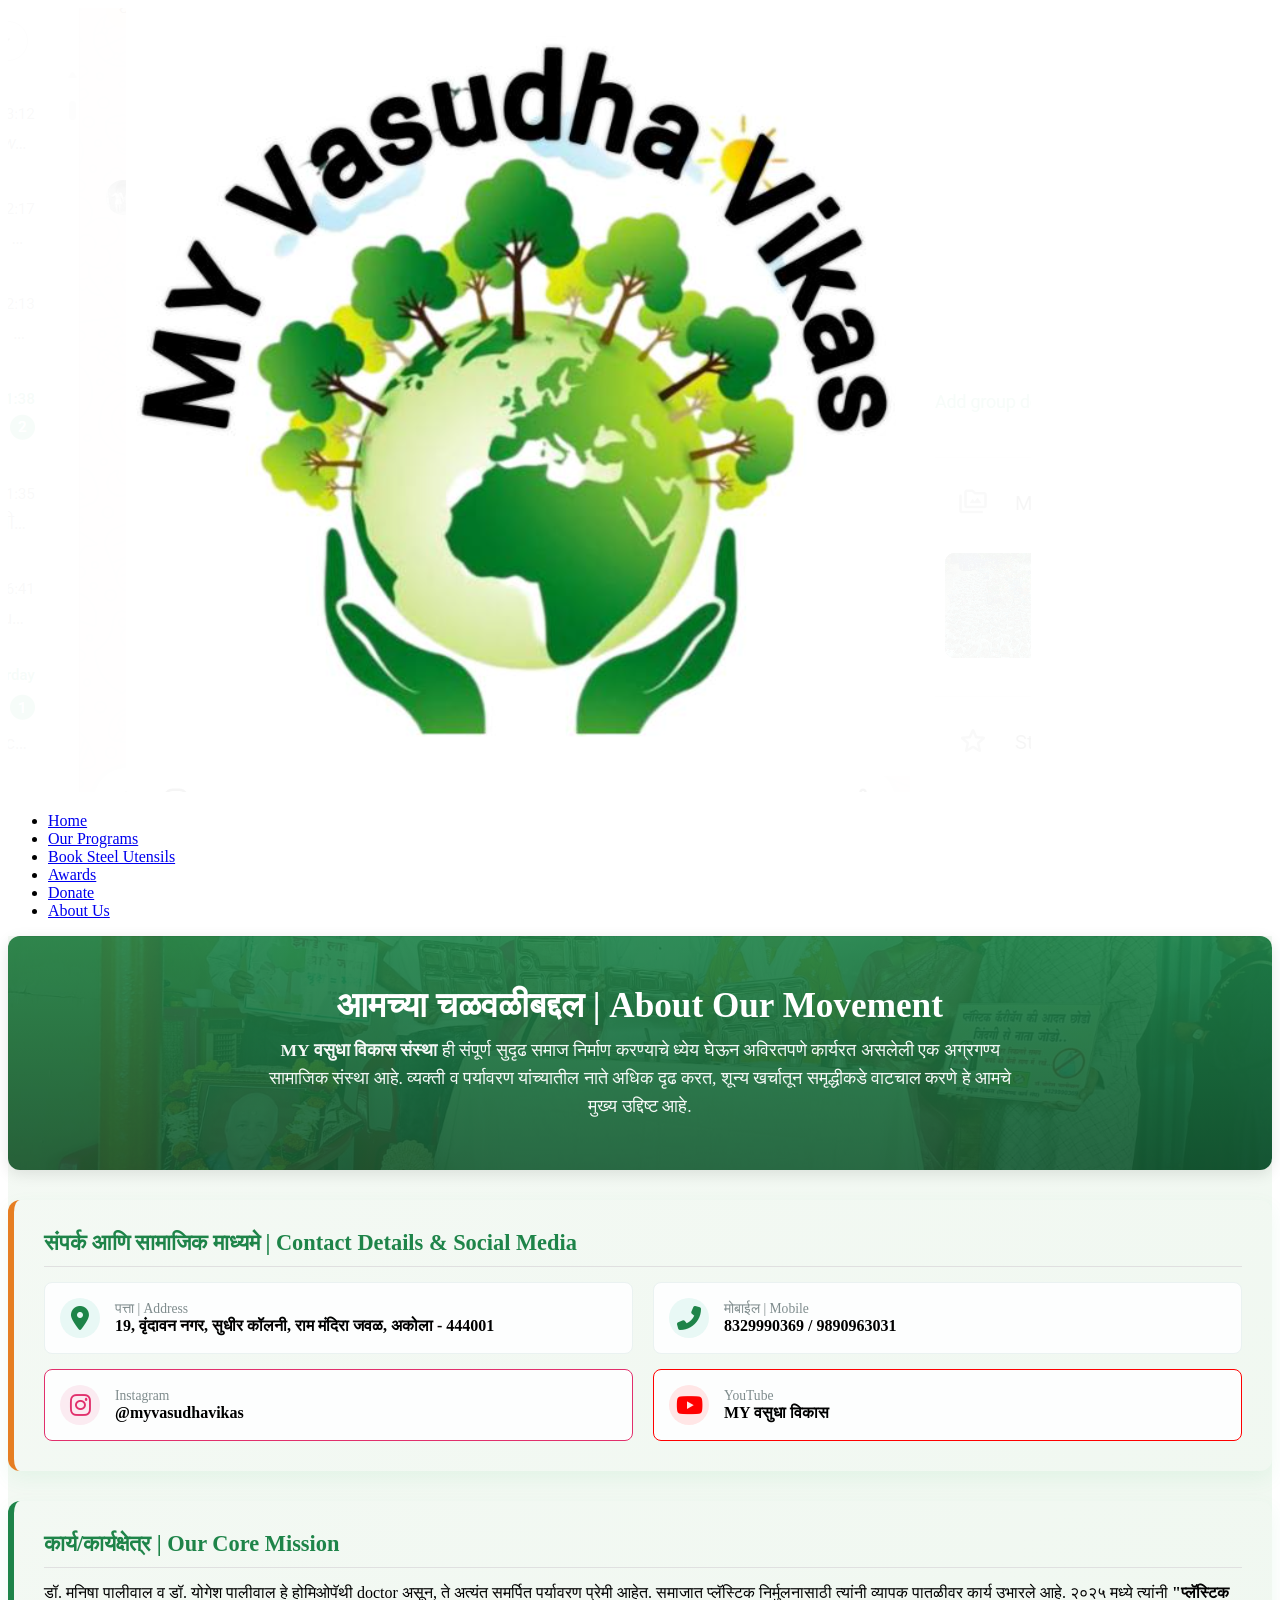
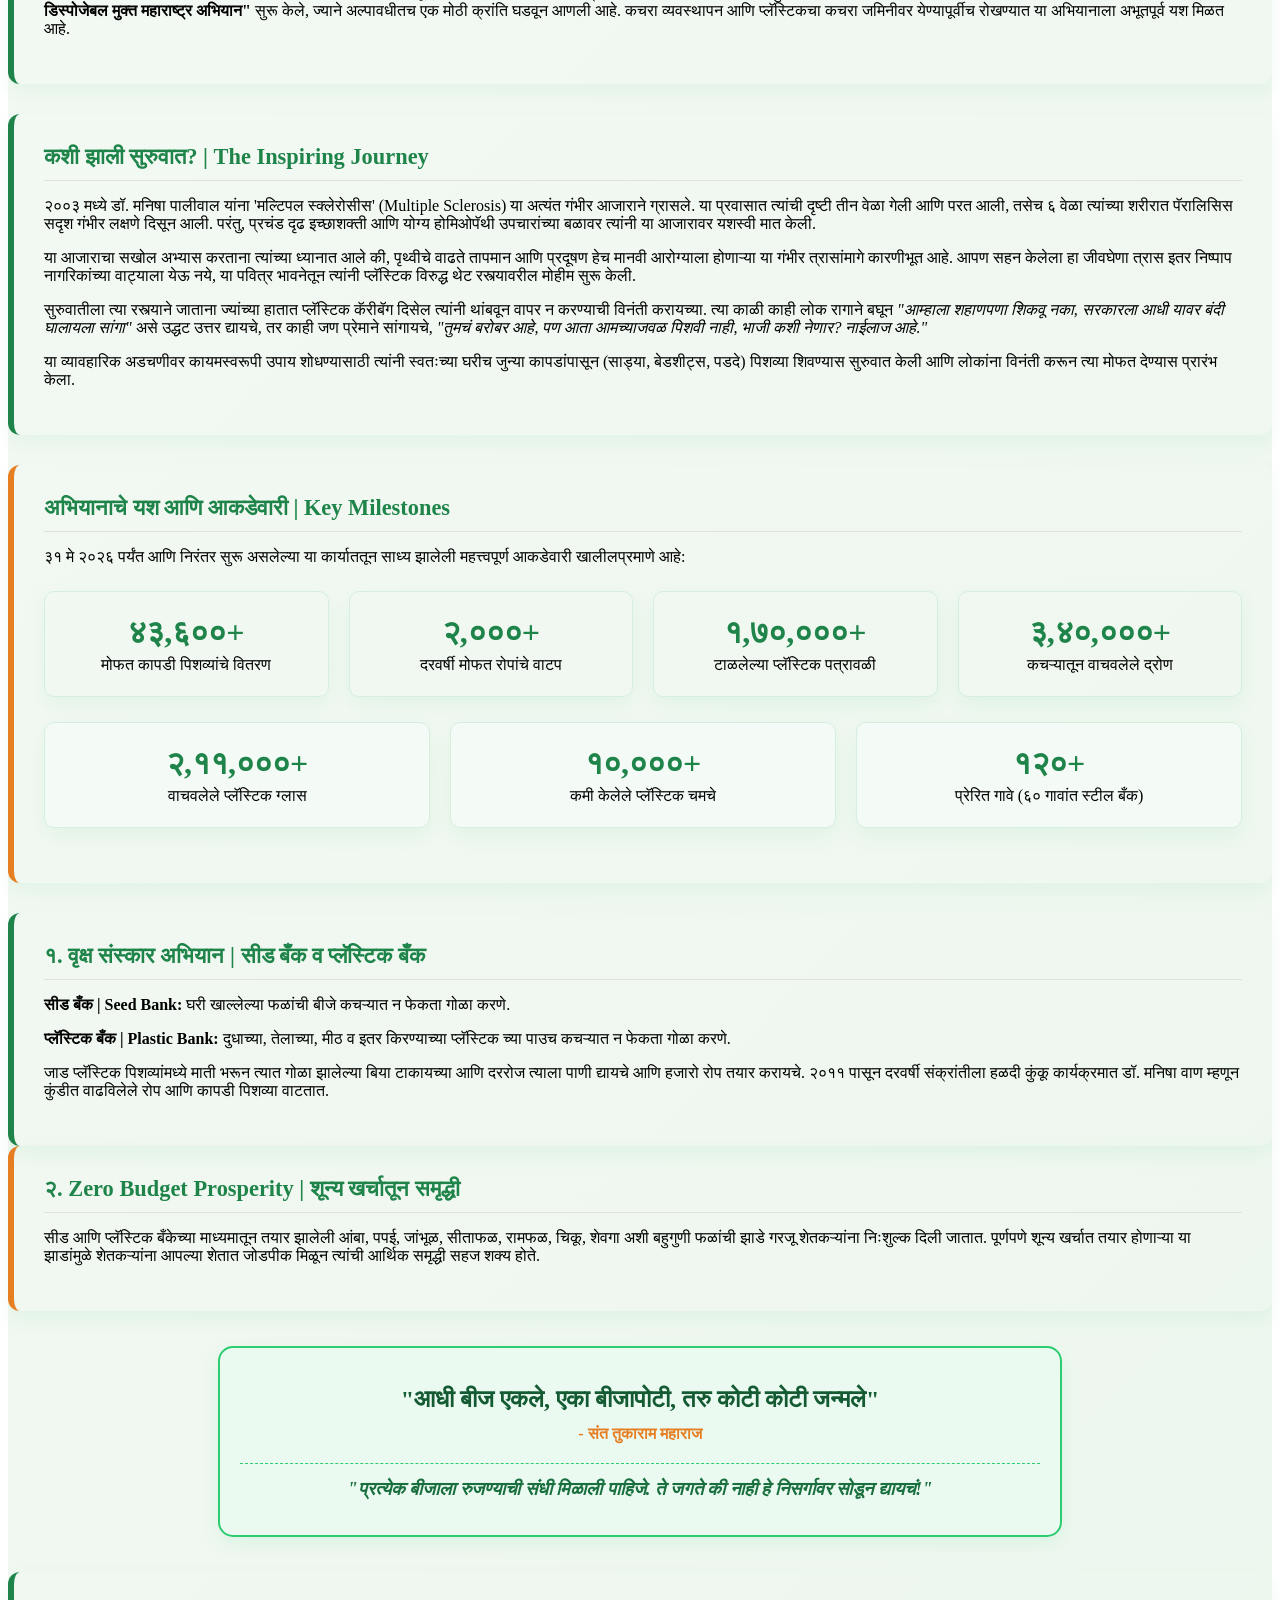
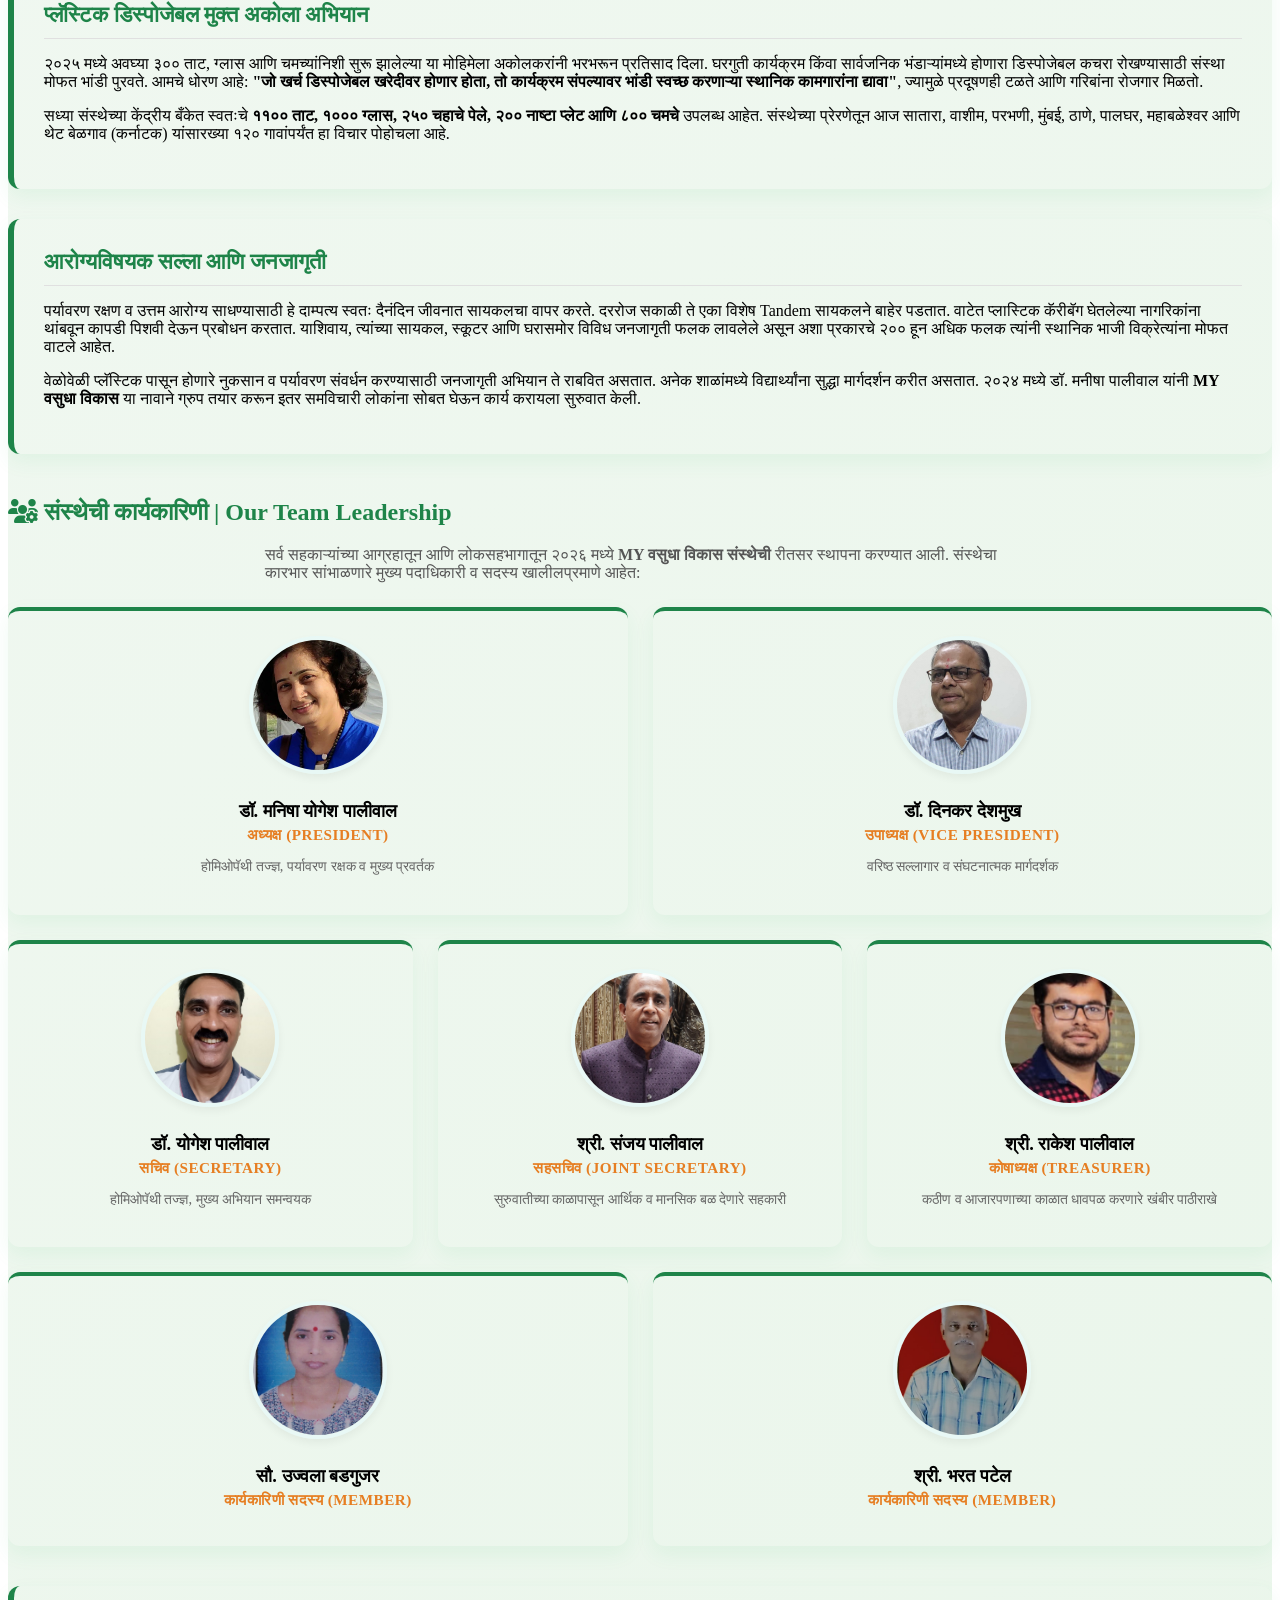
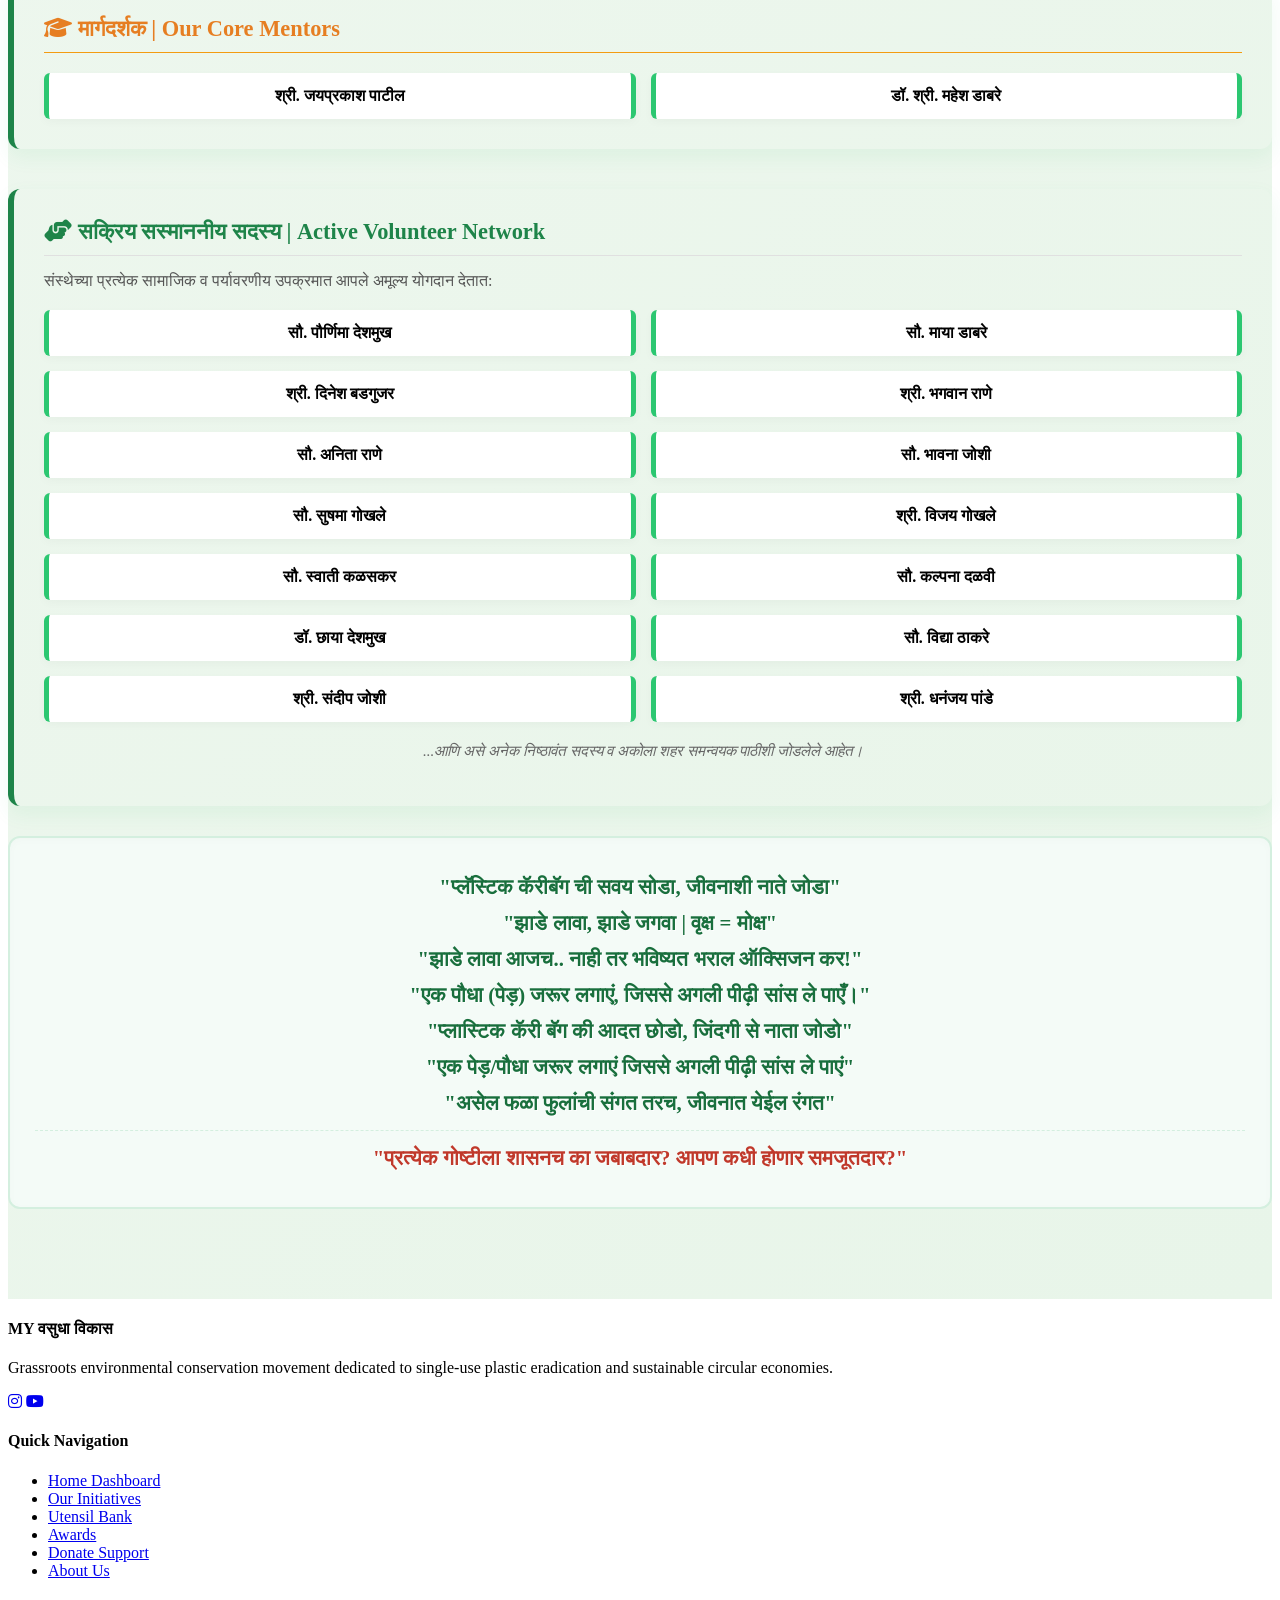
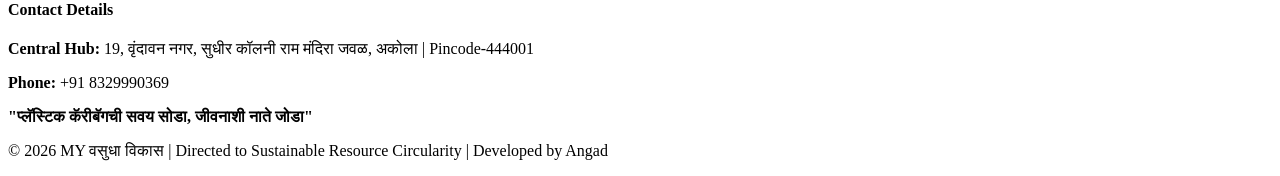
==== about.html @ a8a996c7 "Add files via upload" ====
<!DOCTYPE html>
<html lang="en">
<head>
    <meta charset="UTF-8">
    <meta name="viewport" content="width=device-width, initial-scale=1.0">
    <title>About Our Movement | MY वसुधा विकास</title>
    <link rel="stylesheet" href="https://cdnjs.cloudflare.com/ajax/libs/font-awesome/6.4.0/css/all.min.css">
    <link rel="stylesheet" href="style.css">
    <style>
        /* Enhanced Color Palette & Structural Overrides */
        :root {
            --about-primary: #1e8449;
            --about-primary-light: #eaf2f8;
            --about-secondary: #e67e22;
            --about-bg-gradient: linear-gradient(135deg, #f4f9f4 0%, #e8f5e9 100%);
            --about-card-shadow: 0 8px 20px rgba(45, 190, 105, 0.08);
        }

        .about-header-banner {
            background: linear-gradient(rgba(30, 132, 73, 0.9), rgba(20, 90, 50, 0.9)), url('WhatsApp Image 2026-05-30 at 21.39.14.jpeg');
            background-size: cover;
            background-position: center;
            color: white;
            padding: 50px 20px;
            text-align: center;
            border-radius: 12px;
            margin-bottom: 30px;
            box-shadow: 0 4px 15px rgba(0,0,0,0.1);
        }

        .about-header-banner h2 { color: #fff; font-size: 2.2rem; margin: 0 0 10px 0; }
        .about-header-banner p { max-width: 750px; margin: 0 auto; font-size: 1.1rem; line-height: 1.6; opacity: 0.95; }

        .info-block-dynamic {
            background: var(--white);
            border-radius: 12px;
            padding: 30px;
            margin-bottom: 30px;
            box-shadow: var(--about-card-shadow);
            border-left: 6px solid var(--about-primary);
            transition: transform 0.3s ease;
        }
        .info-block-dynamic:hover {
            transform: translateY(-2px);
        }
        .info-block-dynamic h3 { 
            color: var(--about-primary); 
            margin-top: 0; 
            font-size: 1.4rem; 
            border-bottom: 1px solid #e0e0e0; 
            padding-bottom: 10px;
            margin-bottom: 15px;
        }

        /* Contact Details Dynamic Flow Layout */
        .contact-flow-container {
            display: flex;
            flex-wrap: wrap;
            gap: 20px;
            margin-top: 15px;
        }
        .contact-item {
            flex: 1;
            min-width: 250px;
            background: #fdfefe;
            padding: 15px;
            border-radius: 8px;
            border: 1px solid #eaf2f1;
            display: flex;
            align-items: center;
            gap: 15px;
        }
        .contact-item i {
            font-size: 1.5rem;
            color: var(--about-primary);
            width: 40px;
            height: 40px;
            background: #e8f8f5;
            display: flex;
            align-items: center;
            justify-content: center;
            border-radius: 50%;
        }
        .contact-item a {
            text-decoration: none;
            color: var(--dark-text);
            font-weight: 600;
            transition: color 0.2s;
        }
        .contact-item a:hover { color: var(--about-primary); }

        /* Slogans Cohesive Styling */
        .slogan-unified-box {
            background: #f4fbf7;
            border: 2px solid #d4efdf;
            border-radius: 12px;
            padding: 25px;
            margin: 30px 0;
            text-align: center;
            box-shadow: inset 0 2px 8px rgba(0,0,0,0.02);
        }
        .slogan-unified-text {
            font-size: 1.3rem;
            font-weight: bold;
            color: #196f3d;
            margin: 12px 0;
            text-shadow: 1px 1px 0px rgba(255,255,255,0.8);
        }

        /* Profile Matrix Framework */
        .profile-grid-dynamic {
            display: grid;
            grid-template-columns: repeat(auto-fit, minmax(260px, 1fr));
            gap: 25px;
            margin-top: 25px;
        }
        .profile-card-dynamic {
            background: var(--white);
            border-radius: 12px;
            padding: 25px;
            text-align: center;
            box-shadow: var(--about-card-shadow);
            border-top: 4px solid var(--about-primary);
            transition: all 0.3s ease;
        }
        .profile-card-dynamic:hover {
            transform: translateY(-5px);
            box-shadow: 0 12px 25px rgba(0,0,0,0.1);
        }
        .profile-card-dynamic img {
            width: 130px;
            height: 130px;
            border-radius: 50%;
            object-fit: cover;
            margin-bottom: 15px;
            border: 4px solid #e8f8f5;
            box-shadow: 0 4px 8px rgba(0,0,0,0.05);
        }
        .profile-card-dynamic h4 { margin: 8px 0 4px 0; font-size: 1.15rem; color: var(--dark-text); }
        .profile-card-dynamic .designation {
            color: var(--about-secondary);
            font-weight: 700;
            font-size: 0.95rem;
            text-transform: uppercase;
            letter-spacing: 0.5px;
            margin-bottom: 12px;
        }

        /* Double Green Sided Boxes Grid (Volunteers & Mentors) */
        .double-sided-grid {
            display: grid;
            grid-template-columns: repeat(2, 1fr);
            gap: 15px;
            margin-top: 20px;
        }
        .double-sided-item {
            background: #ffffff;
            padding: 14px 20px;
            border-radius: 6px;
            border-left: 5px solid #2cc771;
            border-right: 5px solid #2cc771;
            font-size: 1rem;
            font-weight: 600;
            color: var(--dark-text);
            text-align: center;
            box-shadow: 0 3px 10px rgba(0,0,0,0.03);
        }

        /* Saint Saying Centered Beautiful Banner Styling */
        .saint-quote-container {
            background: #eafaf1;
            border: 2px solid #2ecc71;
            padding: 35px 20px;
            border-radius: 15px;
            text-align: center;
            margin: 35px auto;
            max-width: 800px;
            box-shadow: 0 6px 18px rgba(46, 204, 113, 0.1);
        }
        .saint-quote-main {
            font-size: 1.5rem;
            font-weight: 800;
            color: #145a32;
            margin: 0 0 8px 0;
            line-height: 1.4;
        }
        .saint-quote-author {
            font-size: 1rem;
            font-weight: bold;
            color: var(--about-secondary);
            display: block;
            margin-bottom: 20px;
        }
        .saint-quote-subtext {
            font-size: 1.15rem;
            font-weight: 600;
            color: #196f3d;
            border-top: 1px dashed #2ecc71;
            padding-top: 15px;
            margin: 0;
            font-style: italic;
        }

        .stats-dynamic-matrix {
            display: grid;
            grid-template-columns: repeat(auto-fit, minmax(220px, 1fr));
            gap: 20px;
            margin: 25px 0;
        }
        .stat-dynamic-widget {
            background: var(--white);
            border: 1px solid #d4efdf;
            padding: 22px 15px;
            border-radius: 10px;
            text-align: center;
            box-shadow: var(--about-card-shadow);
        }
        .stat-dynamic-number {
            font-size: 2rem;
            font-weight: 800;
            color: var(--about-primary);
            margin-bottom: 5px;
        }

        @media screen and (max-width: 768px) {
            .double-sided-grid { grid-template-columns: 1fr; }
            .about-header-banner h2 { font-size: 1.7rem; }
            .contact-flow-container { flex-direction: column; }
        }
    </style>
</head>
<body>

    <header>
        <div class="logo" onclick="window.location.href='index.html'">
            <img src="logo.png" alt="My Vasudha Vikas Logo">
        </div>
        <nav>
            <ul>
                <li><a href="index.html" id="nav-home">Home</a></li>
                <li><a href="programs.html" id="nav-programs">Our Programs</a></li>
                <li><a href="booking.html" id="nav-booking">Book Steel Utensils</a></li>
                <li><a href="awards.html" id="nav-awards">Awards</a></li>
                <li><a href="donate.html" id="nav-donate">Donate</a></li>
                <li><a href="about.html" id="nav-about" class="active">About Us</a></li>
            </ul>
        </nav>
    </header>

    <main class="page-section" style="background: var(--about-bg-gradient); padding-bottom: 60px;">
        
        <!-- Header Banner Fluid Block -->
        <div class="about-header-banner">
            <h2>आमच्या चळवळीबद्दल | About Our Movement</h2>
            <p><strong>MY वसुधा विकास संस्था</strong> ही संपूर्ण सुदृढ समाज निर्माण करण्याचे ध्येय घेऊन अविरतपणे कार्यरत असलेली एक अग्रगण्य सामाजिक संस्था आहे. व्यक्ती व पर्यावरण यांच्यातील नाते अधिक दृढ करत, शून्य खर्चातून समृद्धीकडे वाटचाल करणे हे आमचे मुख्य उद्दिष्ट आहे.</p>
        </div>

        <!-- Contact details section with social media integration -->
        <div class="info-block-dynamic" style="border-left-color: var(--about-secondary);">
            <h3>संपर्क आणि सामाजिक माध्यमे | Contact Details & Social Media</h3>
            <div class="contact-flow-container">
                <div class="contact-item">
                    <i class="fas fa-map-marker-alt"></i>
                    <div>
                        <span style="font-size:0.85rem; color:#7f8c8d; display:block;">पत्ता | Address</span>
                        <strong>19, वृंदावन नगर, सुधीर कॉलनी, राम मंदिरा जवळ, अकोला - 444001</strong>
                    </div>
                </div>
                <div class="contact-item">
                    <i class="fas fa-phone-alt"></i>
                    <div>
                        <span style="font-size:0.85rem; color:#7f8c8d; display:block;">मोबाईल | Mobile</span>
                        <strong>8329990369 / 9890963031</strong>
                    </div>
                </div>
            </div>
            <div class="contact-flow-container" style="margin-top: 15px;">
                <div class="contact-item" style="border-color: #e1306c;">
                    <i class="fab fa-instagram" style="color: #e1306c; background: #fbebf1;"></i>
                    <div>
                        <span style="font-size:0.85rem; color:#7f8c8d; display:block;">Instagram</span>
                        <a href="https://www.instagram.com/myvasudhavikas/" target="_blank">@myvasudhavikas</a>
                    </div>
                </div>
                <div class="contact-item" style="border-color: #ff0000;">
                    <i class="fab fa-youtube" style="color: #ff0000; background: #ffe6e6;"></i>
                    <div>
                        <span style="font-size:0.85rem; color:#7f8c8d; display:block;">YouTube</span>
                        <a href="https://www.youtube.com/@Myव्यास" target="_blank">MY वसुधा विकास</a>
                    </div>
                </div>
            </div>
        </div>

        <!-- Core Mission Module -->
        <div class="info-block-dynamic">
            <h3>कार्य/कार्यक्षेत्र | Our Core Mission</h3>
            <p>डॉ. मनिषा पालीवाल व डॉ. योगेश पालीवाल हे होमिओपॅथी doctor असून, ते अत्यंत समर्पित पर्यावरण प्रेमी आहेत. समाजात प्लॅस्टिक निर्मुलनासाठी त्यांनी व्यापक पातळीवर कार्य उभारले आहे. २०२५ मध्ये त्यांनी <strong>"प्लॅस्टिक डिस्पोजेबल मुक्त महाराष्ट्र अभियान"</strong> सुरू केले, ज्याने अल्पावधीतच एक मोठी क्रांति घडवून आणली आहे. कचरा व्यवस्थापन आणि प्लॅस्टिकचा कचरा जमिनीवर येण्यापूर्वीच रोखण्यात या अभियानाला अभूतपूर्व यश मिळत आहे.</p>
        </div>

        <!-- Backstory Chronology Module -->
        <div class="info-block-dynamic">
            <h3>कशी झाली सुरुवात? | The Inspiring Journey</h3>
            <p>२००३ मध्ये डॉ. मनिषा पालीवाल यांना 'मल्टिपल स्क्लेरोसीस' (Multiple Sclerosis) या अत्यंत गंभीर आजाराने ग्रासले. या प्रवासात त्यांची दृष्टी तीन वेळा गेली आणि परत आली, तसेच ६ वेळा त्यांच्या शरीरात पॅरालिसिस सदृश गंभीर लक्षणे दिसून आली. परंतु, प्रचंड दृढ इच्छाशक्ती आणि योग्य होमिओपॅथी उपचारांच्या बळावर त्यांनी या आजारावर यशस्वी मात केली.</p>
            <p style="margin-top: 15px;">या आजाराचा सखोल अभ्यास करताना त्यांच्या ध्यानात आले की, पृथ्वीचे वाढते तापमान आणि प्रदूषण हेच मानवी आरोग्याला होणाऱ्या या गंभीर त्रासांमागे कारणीभूत आहे. आपण सहन केलेला हा जीवघेणा त्रास इतर निष्पाप नागरिकांच्या वाट्याला येऊ नये, या पवित्र भावनेतून त्यांनी प्लॅस्टिक विरुद्ध थेट रस्त्यावरील मोहीम सुरू केली.</p>
            <p style="margin-top: 15px;">सुरुवातीला त्या रस्त्याने जाताना ज्यांच्या हातात प्लॅस्टिक कॅरीबॅग दिसेल त्यांनी थांबवून वापर न करण्याची विनंती करायच्या. त्या काळी काही लोक रागाने बघून <em>"आम्हाला शहाणपणा शिकवू नका, सरकारला आधी यावर बंदी घालायला सांगा"</em> असे उद्धट उत्तर द्यायचे, तर काही जण प्रेमाने सांगायचे, <em>"तुमचं बरोबर आहे, पण आता आमच्याजवळ पिशवी नाही, भाजी कशी नेणार? नाईलाज आहे."</em></p>
            <p style="margin-top: 15px;">या व्यावहारिक अडचणीवर कायमस्वरूपी उपाय शोधण्यासाठी त्यांनी स्वतःच्या घरीच जुन्या कापडांपासून (साड्या, बेडशीट्स, पडदे) पिशव्या शिवण्यास सुरुवात केली आणि लोकांना विनंती करून त्या मोफत देण्यास प्रारंभ केला.</p>
        </div>

        <!-- Statistics Core Counter Displays -->
        <div class="info-block-dynamic" style="border-left-color: var(--about-secondary);">
            <h3>अभियानाचे यश आणि आकडेवारी | Key Milestones</h3>
            <p>३१ मे २०२६ पर्यंत आणि निरंतर सुरू असलेल्या या कार्याततून साध्य झालेली महत्त्वपूर्ण आकडेवारी खालीलप्रमाणे आहे:</p>
            
            <div class="stats-dynamic-matrix">
                <div class="stat-dynamic-widget">
                    <div class="stat-dynamic-number">४३,६००+</div>
                    <div class="stat-dynamic-widget-label">मोफत कापडी पिशव्यांचे वितरण</div>
                </div>
                <div class="stat-dynamic-widget">
                    <div class="stat-dynamic-number">२,०००+</div>
                    <div class="stat-dynamic-widget-label">दरवर्षी मोफत रोपांचे वाटप</div>
                </div>
                <div class="stat-dynamic-widget">
                    <div class="stat-dynamic-number">१,७०,०००+</div>
                    <div class="stat-dynamic-widget-label">टाळलेल्या प्लॅस्टिक पत्रावळी</div>
                </div>
                <div class="stat-dynamic-widget">
                    <div class="stat-dynamic-number">३,४०,०००+</div>
                    <div class="stat-dynamic-widget-label">कचऱ्यातून वाचवलेले द्रोण</div>
                </div>
            </div>

            <div class="stats-dynamic-matrix" style="margin-top: 0;">
                <div class="stat-dynamic-widget" style="background:#f4fbf7;">
                    <div class="stat-dynamic-number">२,११,०००+</div>
                    <div class="stat-dynamic-widget-label">वाचवलेले प्लॅस्टिक ग्लास</div>
                </div>
                <div class="stat-dynamic-widget" style="background:#f4fbf7;">
                    <div class="stat-dynamic-number">१०,०००+</div>
                    <div class="stat-dynamic-widget-label">कमी केलेले प्लॅस्टिक चमचे</div>
                </div>
                <div class="stat-dynamic-widget" style="background:#f4fbf7;">
                    <div class="stat-dynamic-number">१२०+</div>
                    <div class="stat-dynamic-widget-label">प्रेरित गावे (६० गावांत स्टील बँक)</div>
                </div>
            </div>
        </div>

        <!-- Interactive Strategy Mapping Columns -->
        <div class="grid">
            <div class="info-block-dynamic" style="margin-bottom:0;">
                <h3>१. वृक्ष संस्कार अभियान | सीड बँक व प्लॅस्टिक बँक</h3>
                <p><strong>सीड बँक | Seed Bank:</strong> घरी खाल्लेल्या फळांची बीजे कचऱ्यात न फेकता गोळा करणे.</p>
                <p style="margin-top: 8px;"><strong>प्लॅस्टिक बँक | Plastic Bank:</strong> दुधाच्या, तेलाच्या, मीठ व इतर किरण्याच्या प्लॅस्टिक च्या पाउच कचऱ्यात न फेकता गोळा करणे.</p>
                <p style="margin-top: 10px;">जाड प्लॅस्टिक पिशव्यांमध्ये माती भरून त्यात गोळा झालेल्या बिया टाकायच्या आणि दररोज त्याला पाणी द्यायचे आणि हजारो रोप तयार करायचे. २०११ पासून दरवर्षी संक्रांतीला हळदी कुंकू कार्यक्रमात डॉ. मनिषा वाण म्हणून कुंडीत वाढविलेले रोप आणि कापडी पिशव्या वाटतात.</p>
            </div>
            <div class="info-block-dynamic" style="margin-bottom:0; border-left-color: var(--about-secondary);">
                <h3>२. Zero Budget Prosperity | शून्य खर्चातून समृद्धी</h3>
                <p>सीड आणि प्लॅस्टिक बँकेच्या माध्यमातून तयार झालेली आंबा, पपई, जांभूळ, सीताफळ, रामफळ, चिकू, शेवगा अशी बहुगुणी फळांची झाडे गरजू शेतकऱ्यांना निःशुल्क दिली जातात. पूर्णपणे शून्य खर्चात तयार होणाऱ्या या झाडांमुळे शेतकऱ्यांना आपल्या शेतात जोडपीक मिळून त्यांची आर्थिक समृद्धी सहज शक्य होते.</p>
            </div>
        </div>

        <!-- SAINT TUKARAM MAHARAJ BANNER — CENTER ALIGNED & NEW COLOR SUITE -->
        <div class="saint-quote-container">
            <p class="saint-quote-main">"आधी बीज एकले, एका बीजापोटी, तरु कोटी कोटी जन्मले"</p>
            <span class="saint-quote-author">- संत तुकाराम महाराज</span>
            <p class="saint-quote-subtext">"प्रत्येक बीजाला रुजण्याची संधी मिळाली पाहिजे. ते जगते की नाही हे निसर्गावर सोडून द्यायचं!"</p>
        </div>

        <!-- Disposable Free Campaigns -->
        <div class="info-block-dynamic">
            <h3>प्लॅस्टिक डिस्पोजेबल मुक्त अकोला अभियान</h3>
            <p>२०२५ मध्ये अवघ्या ३०० ताट, ग्लास आणि चमच्यांनिशी सुरू झालेल्या या मोहिमेला अकोलकरांनी भरभरून प्रतिसाद दिला. घरगुती कार्यक्रम किंवा सार्वजनिक भंडाऱ्यांमध्ये होणारा डिस्पोजेबल कचरा रोखण्यासाठी संस्था मोफत भांडी पुरवते. आमचे धोरण आहे: <strong>"जो खर्च डिस्पोजेबल खरेदीवर होणार होता, तो कार्यक्रम संपल्यावर भांडी स्वच्छ करणाऱ्या स्थानिक कामगारांना द्यावा"</strong>, ज्यामुळे प्रदूषणही टळते आणि गरिबांना रोजगार मिळतो.</p>
            <p style="margin-top: 12px;">सध्या संस्थेच्या केंद्रीय बँकेत स्वतःचे <strong>११०० ताट, १००० ग्लास, २५० चहाचे पेले, २०० नाष्टा प्लेट आणि ८०० चमचे</strong> उपलब्ध आहेत. संस्थेच्या प्रेरणेतून आज सातारा, वाशीम, परभणी, मुंबई, ठाणे, पालघर, महाबळेश्वर आणि थेट बेळगाव (कर्नाटक) यांसारख्या १२० गावांपर्यंत हा विचार पोहोचला आहे.</p>
        </div>

        <!-- Advocacy Tandem Mechanism Block -->
        <div class="info-block-dynamic">
            <h3>आरोग्यविषयक सल्ला आणि जनजागृती</h3>
            <p>पर्यावरण रक्षण व उत्तम आरोग्य साधण्यासाठी हे दाम्पत्य स्वतः दैनंदिन जीवनात सायकलचा वापर करते. दररोज सकाळी ते एका विशेष Tandem सायकलने बाहेर पडतात. वाटेत प्लास्टिक कॅरीबॅग घेतलेल्या नागरिकांना थांबवून कापडी पिशवी देऊन प्रबोधन करतात. याशिवाय, त्यांच्या सायकल, स्कूटर आणि घरासमोर विविध जनजागृती फलक लावलेले असून अशा प्रकारचे २०० हून अधिक फलक त्यांनी स्थानिक भाजी विक्रेत्यांना मोफत वाटले आहेत.</p>
            <p style="margin-top:12px;">वेळोवेळी प्लॅस्टिक पासून होणारे नुकसान व पर्यावरण संवर्धन करण्यासाठी जनजागृती अभियान ते राबवित असतात. अनेक शाळांमध्ये विद्यार्थ्यांना सुद्धा मार्गदर्शन करीत असतात. २०२४ मध्ये डॉ. मनीषा पालीवाल यांनी <strong>MY वसुधा विकास</strong> या नावाने ग्रुप तयार करून इतर समविचारी लोकांना सोबत घेऊन कार्य करायला सुरुवात केली.</p>
        </div>

        <!-- REORGANIZED EXECUTIVE DIRECTORY - COHESIVEHIERARCHY ALIGNMENT -->
        <h2 class="text-center" style="margin-top: 45px; color: var(--about-primary); font-weight: 700;"><i class="fas fa-users-cog"></i> संस्थेची कार्यकारिणी | Our Team Leadership</h2>
        <p class="text-center" style="max-width: 750px; margin: 0 auto 25px auto; font-size:1rem; color:#555;">सर्व सहकाऱ्यांच्या आग्रहातून आणि लोकसहभागातून २०२६ मध्ये <strong>MY वसुधा विकास संस्थेची</strong> रीतसर स्थापना करण्यात आली. संस्थेचा कारभार सांभाळणारे मुख्य पदाधिकारी व सदस्य खालीलप्रमाणे आहेत:</p>

        <!-- Row 1: President & Vice President -->
        <div class="profile-grid-dynamic">
            <div class="profile-card-dynamic">
                <img src="manishapaliwal.jpeg" alt="डॉ. मनिषा योगेश पालीवाल">
                <h4>डॉ. मनिषा योगेश पालीवाल</h4>
                <div class="designation">अध्यक्ष (President)</div>
                <p style="font-size: 0.9rem; color:#666;">होमिओपॅथी तज्ज्ञ, पर्यावरण रक्षक व मुख्य प्रवर्तक</p>
            </div>
            <div class="profile-card-dynamic">
                <img src="dinkardeshmukh.jpeg" alt="डॉ. दिनकर देशमुख">
                <h4>डॉ. दिनकर देशमुख</h4>
                <div class="designation">उपाध्यक्ष (Vice President)</div>
                <p style="font-size: 0.9rem; color:#666;">वरिष्ठ सल्लागार व संघटनात्मक मार्गदर्शक</p>
            </div>
        </div>

        <!-- Row 2: Secretary & Jt. Secretary & Treasurer -->
        <div class="profile-grid-dynamic" style="margin-top:25px;">
            <div class="profile-card-dynamic">
                <img src="ypaliwalph.jpeg" alt="डॉ. योगेश पालीवाल">
                <h4>डॉ. योगेश पालीवाल</h4>
                <div class="designation">सचिव (Secretary)</div>
                <p style="font-size: 0.9rem; color:#666;">होमिओपॅथी तज्ज्ञ, मुख्य अभियान समन्वयक</p>
            </div>
            <div class="profile-card-dynamic">
                <img src="sanjaypaliwalph.jpeg" alt="श्री. संजय पालीवाल">
                <h4>श्री. संजय पालीवाल</h4>
                <div class="designation">सहसचिव (Joint Secretary)</div>
                <p style="font-size: 0.9rem; color:#666;">सुरुवातीच्या काळापासून आर्थिक व मानसिक बळ देणारे सहकारी</p>
            </div>
            <div class="profile-card-dynamic">
                <img src="rakeshpaliwal.jpeg" alt="श्री. राकेश पालीवाल">
                <h4>श्री. राकेश पालीवाल</h4>
                <div class="designation">कोषाध्यक्ष (Treasurer)</div>
                <p style="font-size: 0.9rem; color:#666;">कठीण व आजारपणाच्या काळात धावपळ करणारे खंबीर पाठीराखे</p>
            </div>
        </div>

        <!-- Row 3: Members -->
        <div class="profile-grid-dynamic" style="margin-top:25px;">
            <div class="profile-card-dynamic">
                <img src="ubadgujarph.jpeg" alt="सौ. उज्वला बडगुजर">
                <h4>सौ. उज्वला बडगुजर</h4>
                <div class="designation">कार्यकारिणी सदस्य (Member)</div>
            </div>
            <div class="profile-card-dynamic">
                <img src="bpatelph.jpeg" alt="श्री. भरत पटेल">
                <h4>श्री. भरत पटेल</h4>
                <div class="designation">कार्यकारिणी सदस्य (Member)</div>
            </div>
        </div>

        <!-- MENTORS — FITTED IN DOUBLE GREEN SIDED BOX GRID -->
        <div class="info-block-dynamic" style="margin-top: 40px;">
            <h3 style="color: var(--about-secondary); border-bottom-color: #f39c12;"><i class="fas fa-graduation-cap"></i> मार्गदर्शक | Our Core Mentors</h3>
            <div class="double-sided-grid">
                <div class="double-sided-item">श्री. जयप्रकाश पाटील</div>
                <div class="double-sided-item">डॉ. श्री. महेश डाबरे</div>
            </div>
        </div>

        <!-- VOLUNTEERS — NO TICKS, EMBEDDED WITH DOUBLE-SIDED GREEN ACCENT BORDERS -->
        <div class="info-block-dynamic" style="margin-top: 40px;">
            <h3><i class="fas fa-hands-helping"></i> सक्रिय सस्माननीय सदस्य | Active Volunteer Network</h3>
            <p style="margin-bottom: 20px; color:#555;">संस्थेच्या प्रत्येक सामाजिक व पर्यावरणीय उपक्रमात आपले अमूल्य योगदान देतात:</p>
            
            <div class="double-sided-grid">
                <div class="double-sided-item">सौ. पौर्णिमा देशमुख</div>
                <div class="double-sided-item">सौ. माया डाबरे</div>
                <div class="double-sided-item">श्री. दिनेश बडगुजर</div>
                <div class="double-sided-item">श्री. भगवान राणे </div>
                <div class="double-sided-item">सौ. अनिता राणे</div>
                <div class="double-sided-item">सौ. भावना जोशी</div>
                <div class="double-sided-item">सौ. सुषमा गोखले</div>
                <div class="double-sided-item">श्री. विजय गोखले</div>
                <div class="double-sided-item">सौ. स्वाती कळसकर</div>
                <div class="double-sided-item">सौ. कल्पना दळवी</div>
                <div class="double-sided-item">डॉ. छाया देशमुख</div>
                <div class="double-sided-item">सौ. विद्या ठाकरे</div>
                <div class="double-sided-item">श्री. संदीप जोशी</div>
                <div class="double-sided-item">श्री. धनंजय पांडे</div>
            </div>
            <p style="font-size: 0.95rem; font-style: italic; margin-top: 20px; color: #666; text-align:center;">...आणि असे अनेक निष्ठावंत सदस्य व अकोला शहर समन्वयक पाठीशी जोडलेले आहेत।</p>
        </div>

        <!-- UNIFIED SLOGANS DESIGN ENGINE USING COHESIVE SYSTEM COLORS -->
        <div class="slogan-unified-box">
            <p class="slogan-unified-text">"प्लॅस्टिक कॅरीबॅग ची सवय सोडा, जीवनाशी नाते जोडा"</p>
            <p class="slogan-unified-text">"झाडे लावा, झाडे जगवा | वृक्ष = मोक्ष"</p>
            <p class="slogan-unified-text">"झाडे लावा आजच.. नाही तर भविष्यत भराल ऑक्सिजन कर!"</p>
            <p class="slogan-unified-text">"एक पौधा (पेड़) जरूर लगाएं, जिससे अगली पीढ़ी सांस ले पाएँ।"</p>
            <p class="slogan-unified-text">"प्लास्टिक कॅरी बॅग की आदत छोडो, जिंदगी से नाता जोडो"</p>
            <p class="slogan-unified-text">"एक पेड़/पौधा जरूर लगाएं जिससे अगली पीढ़ी सांस ले पाएं"</p>
            <p class="slogan-unified-text">"असेल फळा फुलांची संगत तरच, जीवनात येईल रंगत"</p>
            <p class="slogan-unified-text" style="color: #c0392b; border-top: 1px dashed #d4efdf; padding-top: 15px; margin-top: 15px;">"प्रत्येक गोष्टीला शासनच का जबाबदार? आपण कधी होणार समजूतदार?"</p>
        </div>

    </main>

    <footer>
    <div class="footer-grid">
        <div class="footer-col">
            <h4>MY वसुधा विकास</h4>
            <p>Grassroots environmental conservation movement dedicated to single-use plastic eradication and sustainable circular economies.</p>
            <div class="social-links">
                <a href="https://www.instagram.com/myvasudhavikas/" target="_blank" class="insta-icon" title="Instagram"><i class="fab fa-instagram"></i></a>
                <a href="https://www.youtube.com/@Myवसुधाविकास" target="_blank" class="youtube-icon" title="YouTube"><i class="fab fa-youtube"></i></a>
            </div>
        </div>
        <div class="footer-col">
            <h4>Quick Navigation</h4>
            <ul>
                <li><a href="index.html">Home Dashboard</a></li>
                <li><a href="programs.html">Our Initiatives</a></li>
                <li><a href="booking.html">Utensil Bank</a></li>
                <li><a href="awards.html">Awards</a></li>
                <li><a href="donate.html">Donate Support</a></li>
                <li><a href="about.html">About Us</a></li>
            </ul>
        </div>
        <div class="footer-col">
            <h4>Contact Details</h4>
            <p><strong>Central Hub:</strong> 19, वृंदावन नगर, सुधीर कॉलनी राम मंदिरा जवळ, अकोला | Pincode-444001</p>
            <p><strong>Phone:</strong> +91 8329990369</p>
        </div>
    </div>
    <div class="footer-bottom">
        <p><strong>"प्लॅस्टिक कॅरीबॅगची सवय सोडा, जीवनाशी नाते जोडा"</strong></p>
        <p>&copy; 2026 MY वसुधा विकास | Directed to Sustainable Resource Circularity | Developed by Angad</p>
    </div>
    </footer>

    <script>
        document.getElementById('nav-about').classList.add('active');
    </script>
</body>
</html>
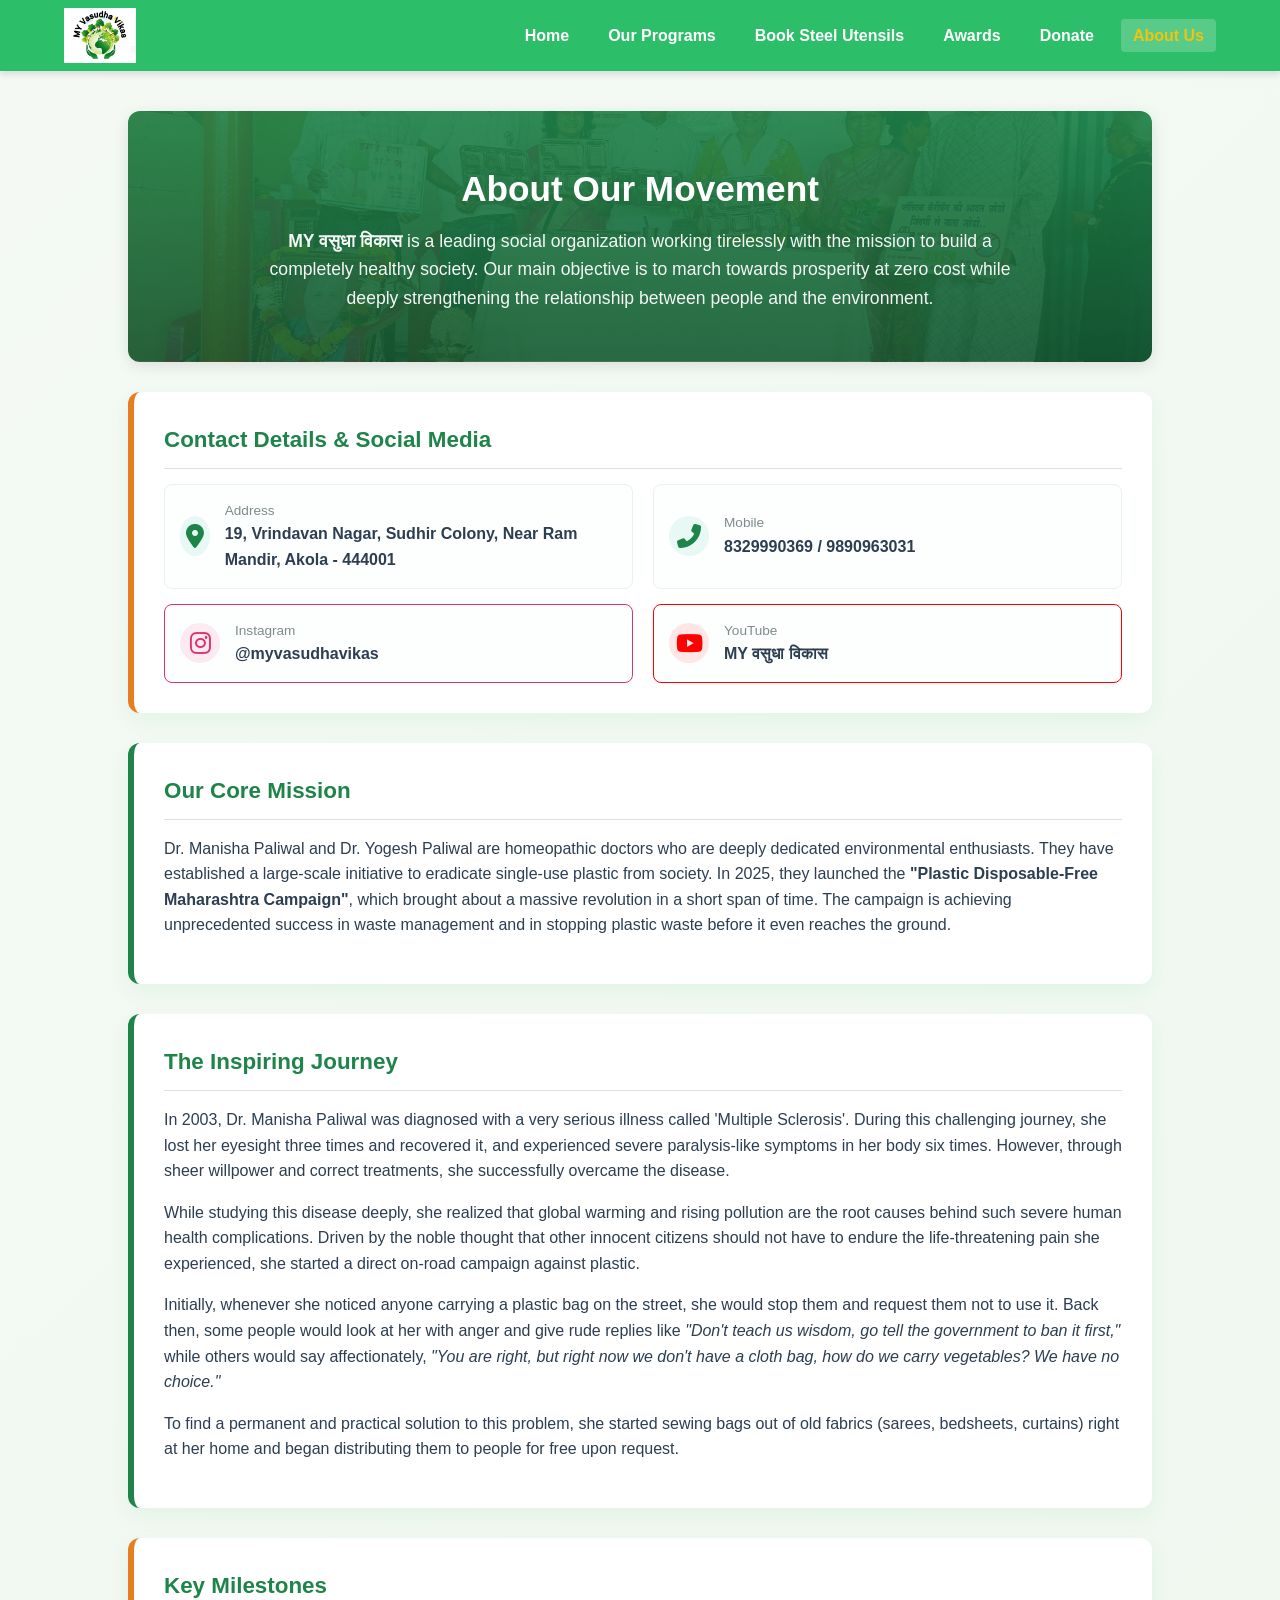
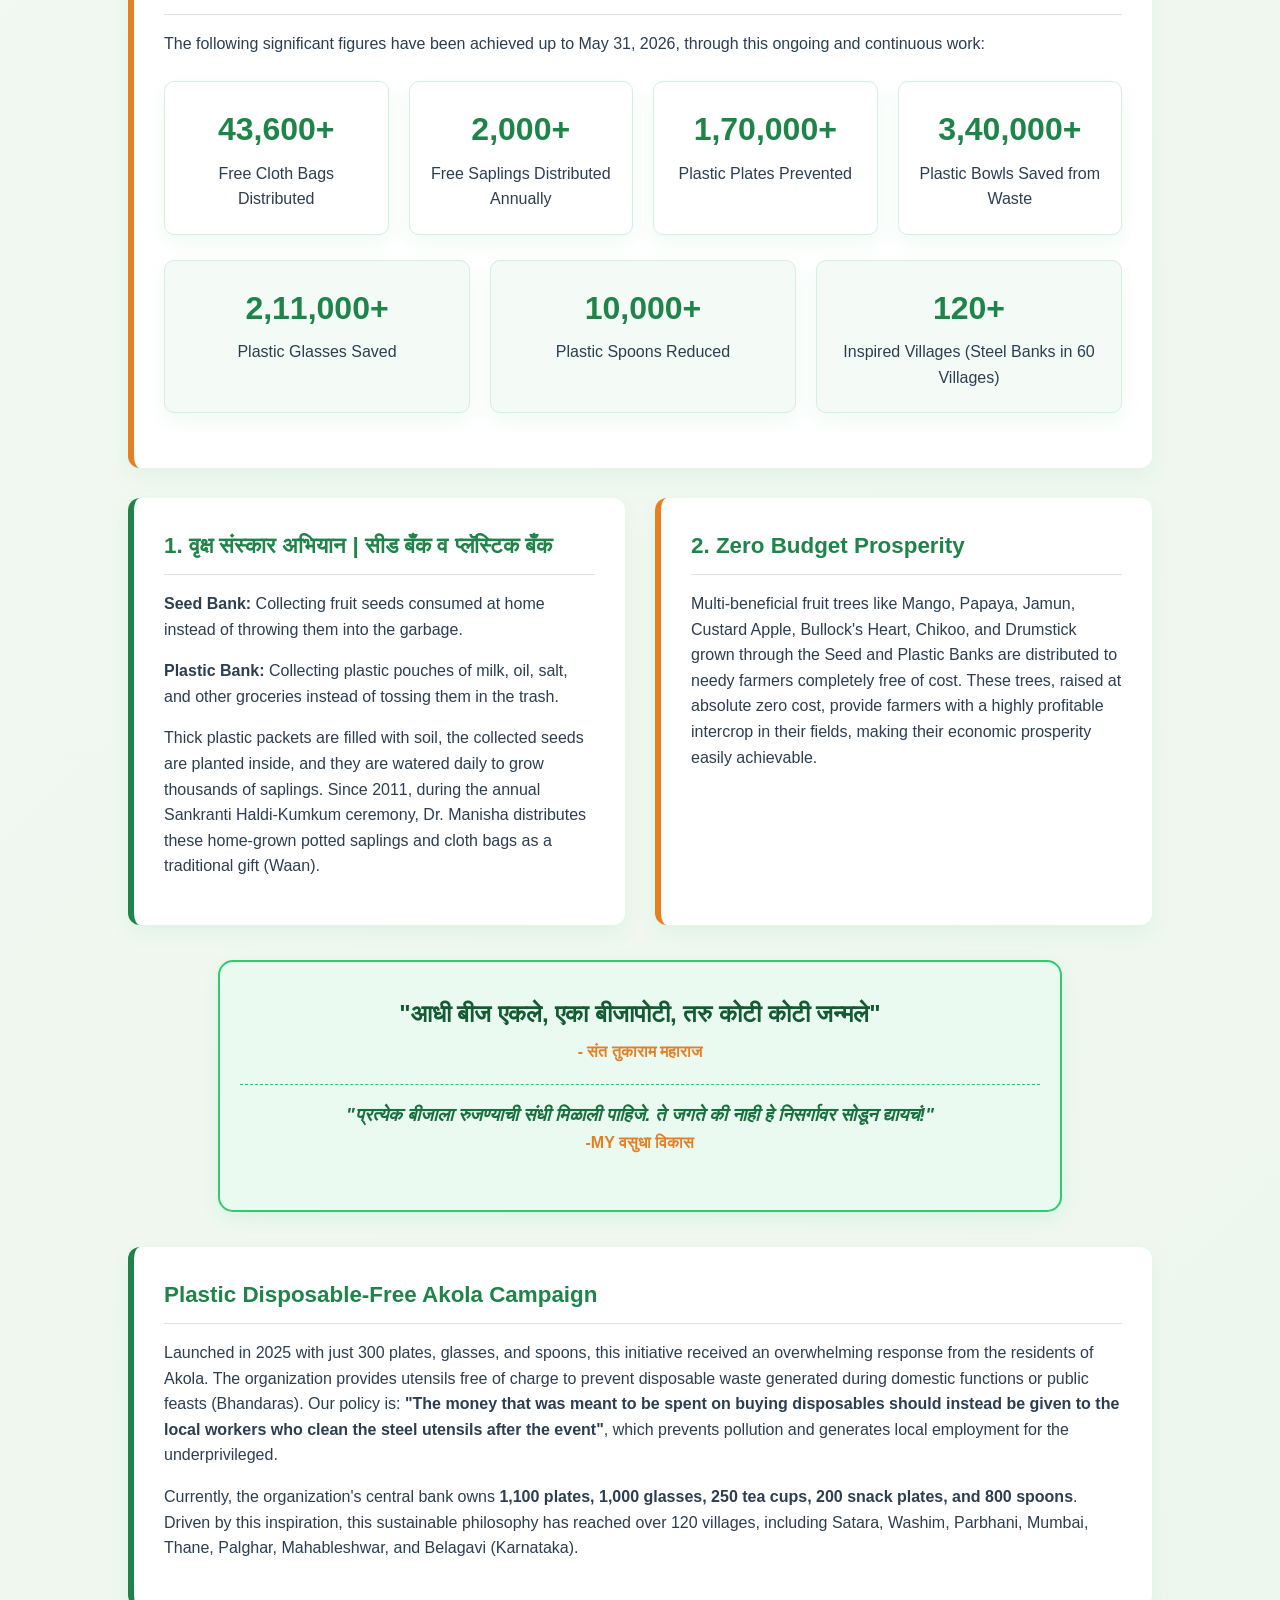
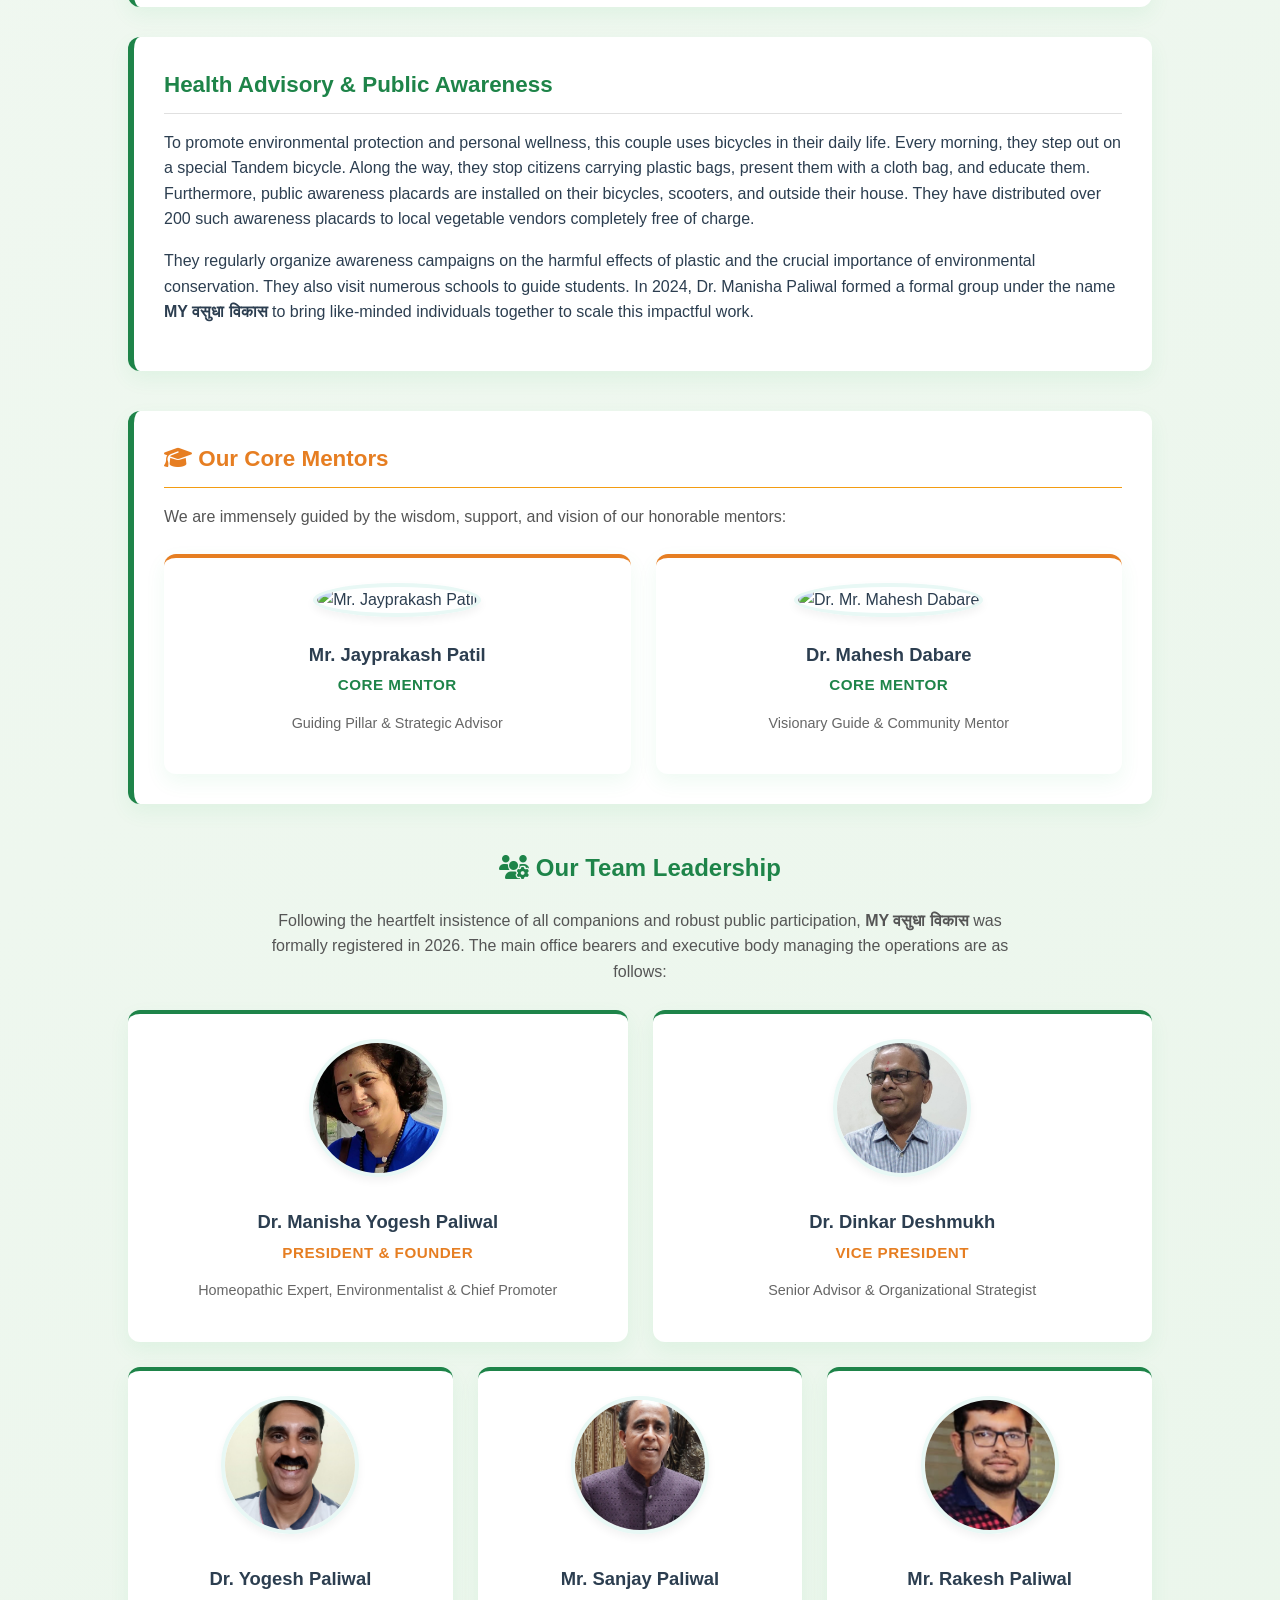
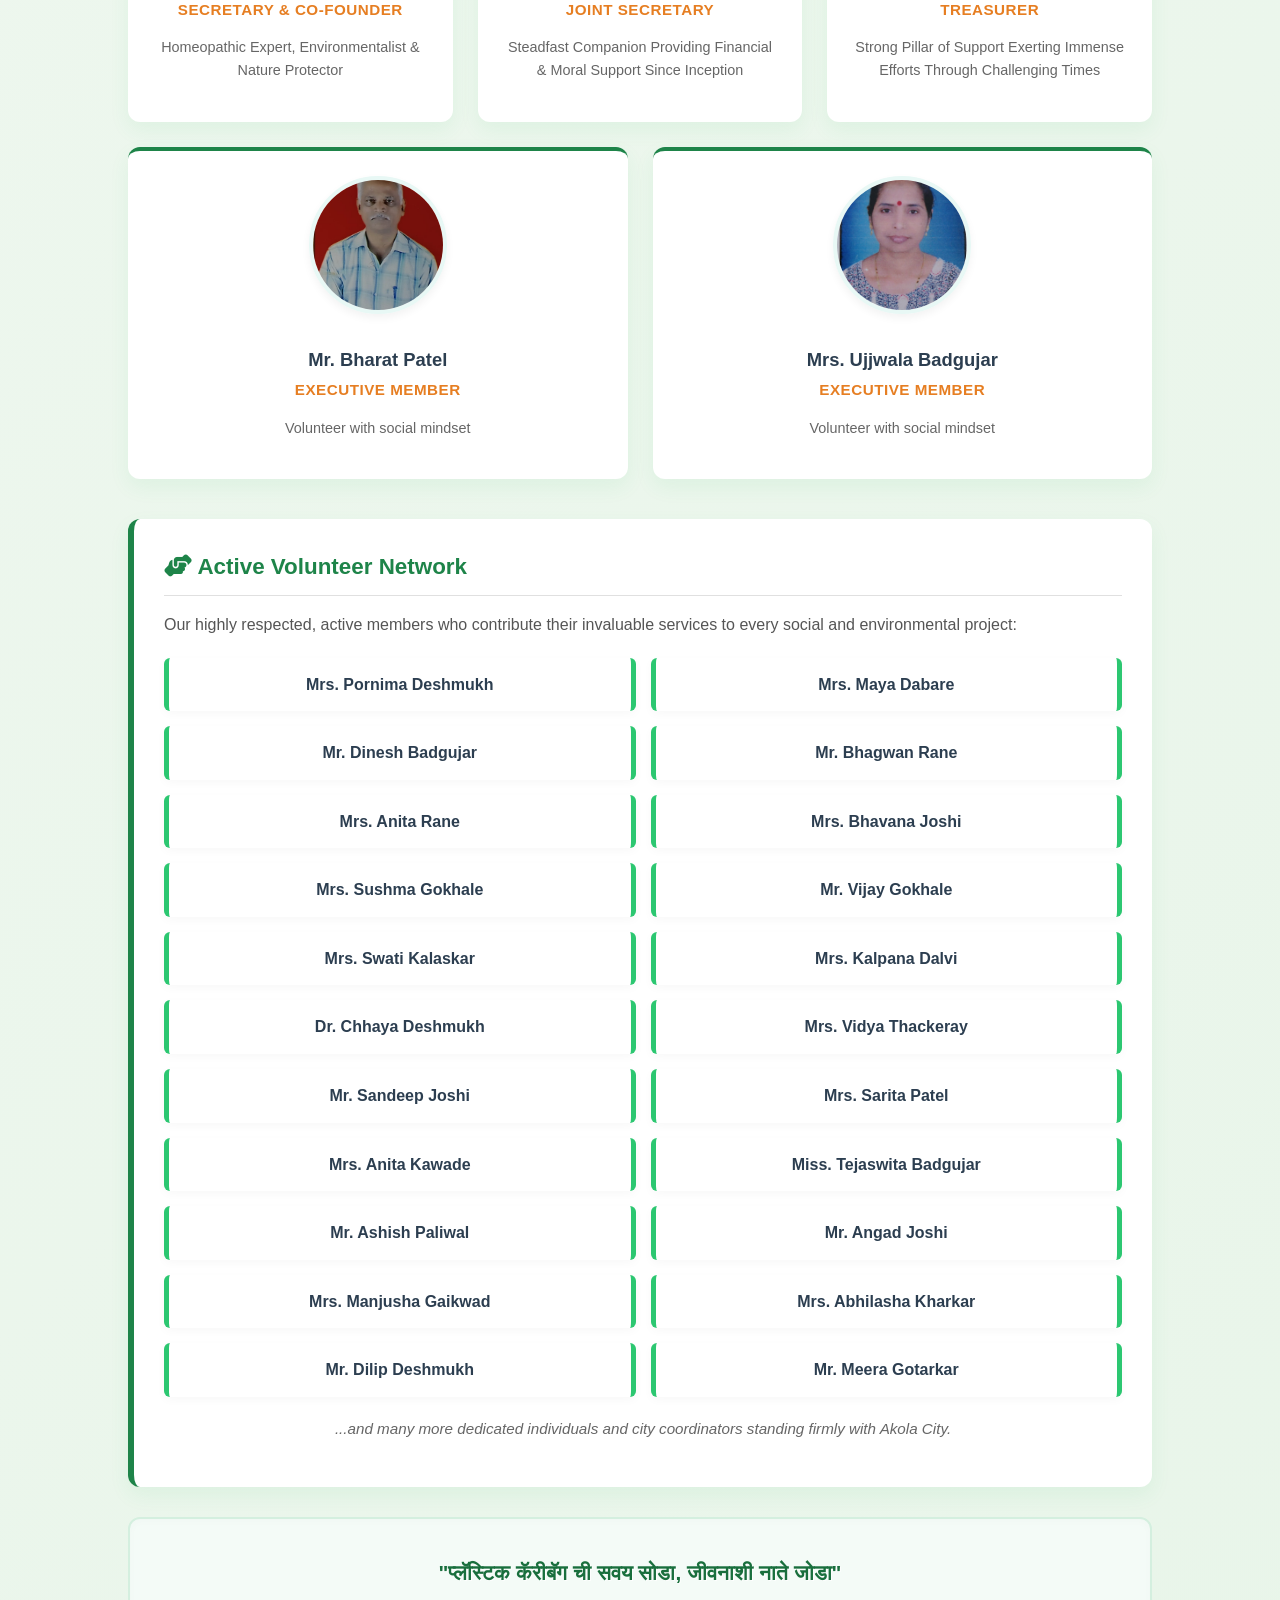
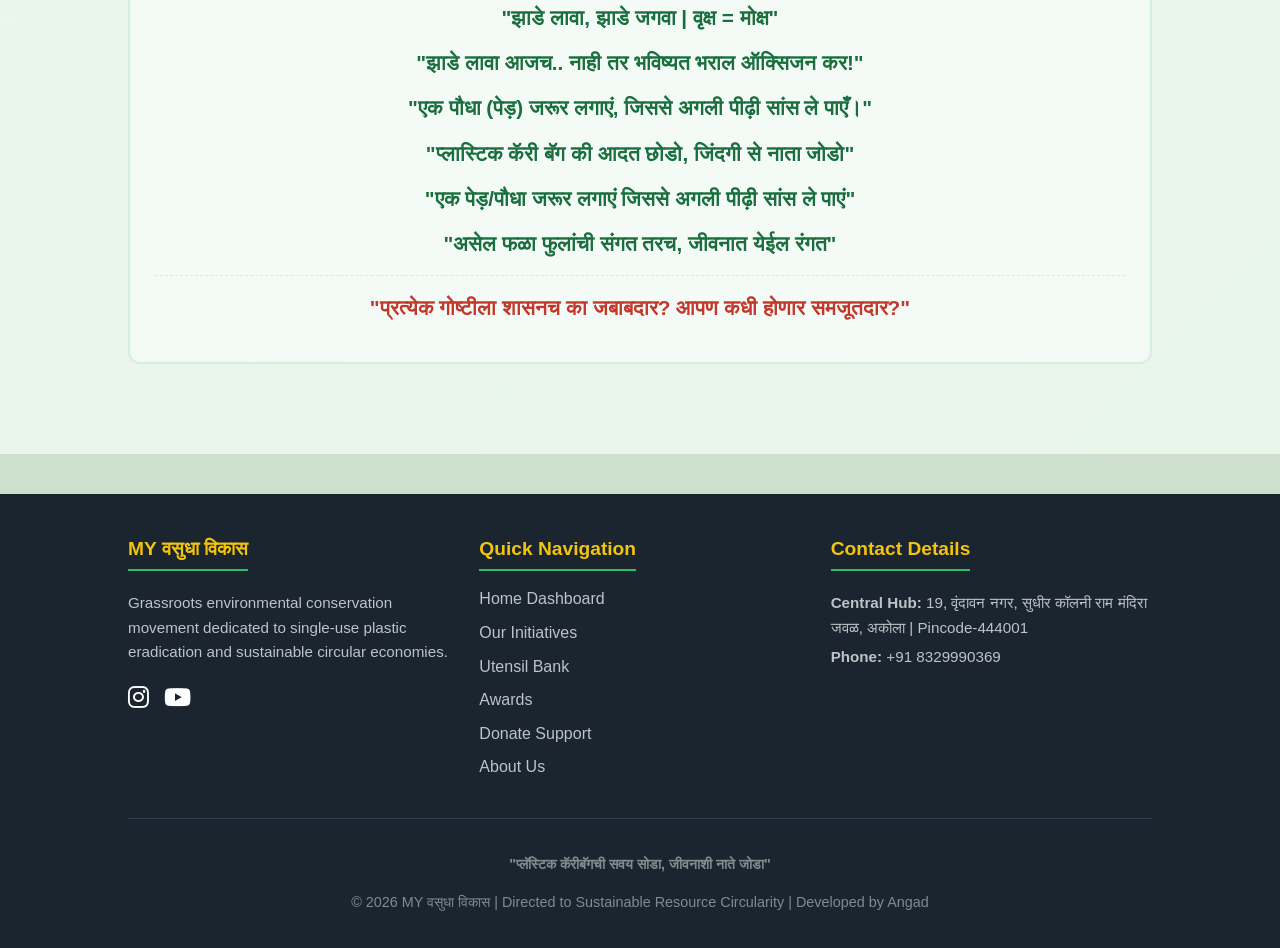
==== commit 56708e15: "Update about.html" ====
--- a/about.html
+++ b/about.html
@@ -146,7 +146,7 @@
             margin-bottom: 12px;
         }
 
-        /* Double Green Sided Boxes Grid (Volunteers & Mentors) */
+        /* Double Green Sided Boxes Grid (Volunteers) */
         .double-sided-grid {
             display: grid;
             grid-template-columns: repeat(2, 1fr);
@@ -251,25 +251,25 @@
         
         <!-- Header Banner Fluid Block -->
         <div class="about-header-banner">
-            <h2>आमच्या चळवळीबद्दल | About Our Movement</h2>
-            <p><strong>MY वसुधा विकास संस्था</strong> ही संपूर्ण सुदृढ समाज निर्माण करण्याचे ध्येय घेऊन अविरतपणे कार्यरत असलेली एक अग्रगण्य सामाजिक संस्था आहे. व्यक्ती व पर्यावरण यांच्यातील नाते अधिक दृढ करत, शून्य खर्चातून समृद्धीकडे वाटचाल करणे हे आमचे मुख्य उद्दिष्ट आहे.</p>
+            <h2>About Our Movement</h2>
+            <p><strong>MY वसुधा विकास </strong> is a leading social organization working tirelessly with the mission to build a completely healthy society. Our main objective is to march towards prosperity at zero cost while deeply strengthening the relationship between people and the environment.</p>
         </div>
 
         <!-- Contact details section with social media integration -->
         <div class="info-block-dynamic" style="border-left-color: var(--about-secondary);">
-            <h3>संपर्क आणि सामाजिक माध्यमे | Contact Details & Social Media</h3>
+            <h3>Contact Details & Social Media</h3>
             <div class="contact-flow-container">
                 <div class="contact-item">
                     <i class="fas fa-map-marker-alt"></i>
                     <div>
-                        <span style="font-size:0.85rem; color:#7f8c8d; display:block;">पत्ता | Address</span>
-                        <strong>19, वृंदावन नगर, सुधीर कॉलनी, राम मंदिरा जवळ, अकोला - 444001</strong>
+                        <span style="font-size:0.85rem; color:#7f8c8d; display:block;">Address</span>
+                        <strong>19, Vrindavan Nagar, Sudhir Colony, Near Ram Mandir, Akola - 444001</strong>
                     </div>
                 </div>
                 <div class="contact-item">
                     <i class="fas fa-phone-alt"></i>
                     <div>
-                        <span style="font-size:0.85rem; color:#7f8c8d; display:block;">मोबाईल | Mobile</span>
+                        <span style="font-size:0.85rem; color:#7f8c8d; display:block;">Mobile</span>
                         <strong>8329990369 / 9890963031</strong>
                     </div>
                 </div>
@@ -294,55 +294,55 @@
 
         <!-- Core Mission Module -->
         <div class="info-block-dynamic">
-            <h3>कार्य/कार्यक्षेत्र | Our Core Mission</h3>
-            <p>डॉ. मनिषा पालीवाल व डॉ. योगेश पालीवाल हे होमिओपॅथी doctor असून, ते अत्यंत समर्पित पर्यावरण प्रेमी आहेत. समाजात प्लॅस्टिक निर्मुलनासाठी त्यांनी व्यापक पातळीवर कार्य उभारले आहे. २०२५ मध्ये त्यांनी <strong>"प्लॅस्टिक डिस्पोजेबल मुक्त महाराष्ट्र अभियान"</strong> सुरू केले, ज्याने अल्पावधीतच एक मोठी क्रांति घडवून आणली आहे. कचरा व्यवस्थापन आणि प्लॅस्टिकचा कचरा जमिनीवर येण्यापूर्वीच रोखण्यात या अभियानाला अभूतपूर्व यश मिळत आहे.</p>
+            <h3>Our Core Mission</h3>
+            <p>Dr. Manisha Paliwal and Dr. Yogesh Paliwal are homeopathic doctors who are deeply dedicated environmental enthusiasts. They have established a large-scale initiative to eradicate single-use plastic from society. In 2025, they launched the <strong>"Plastic Disposable-Free Maharashtra Campaign"</strong>, which brought about a massive revolution in a short span of time. The campaign is achieving unprecedented success in waste management and in stopping plastic waste before it even reaches the ground.</p>
         </div>
 
         <!-- Backstory Chronology Module -->
         <div class="info-block-dynamic">
-            <h3>कशी झाली सुरुवात? | The Inspiring Journey</h3>
-            <p>२००३ मध्ये डॉ. मनिषा पालीवाल यांना 'मल्टिपल स्क्लेरोसीस' (Multiple Sclerosis) या अत्यंत गंभीर आजाराने ग्रासले. या प्रवासात त्यांची दृष्टी तीन वेळा गेली आणि परत आली, तसेच ६ वेळा त्यांच्या शरीरात पॅरालिसिस सदृश गंभीर लक्षणे दिसून आली. परंतु, प्रचंड दृढ इच्छाशक्ती आणि योग्य होमिओपॅथी उपचारांच्या बळावर त्यांनी या आजारावर यशस्वी मात केली.</p>
-            <p style="margin-top: 15px;">या आजाराचा सखोल अभ्यास करताना त्यांच्या ध्यानात आले की, पृथ्वीचे वाढते तापमान आणि प्रदूषण हेच मानवी आरोग्याला होणाऱ्या या गंभीर त्रासांमागे कारणीभूत आहे. आपण सहन केलेला हा जीवघेणा त्रास इतर निष्पाप नागरिकांच्या वाट्याला येऊ नये, या पवित्र भावनेतून त्यांनी प्लॅस्टिक विरुद्ध थेट रस्त्यावरील मोहीम सुरू केली.</p>
-            <p style="margin-top: 15px;">सुरुवातीला त्या रस्त्याने जाताना ज्यांच्या हातात प्लॅस्टिक कॅरीबॅग दिसेल त्यांनी थांबवून वापर न करण्याची विनंती करायच्या. त्या काळी काही लोक रागाने बघून <em>"आम्हाला शहाणपणा शिकवू नका, सरकारला आधी यावर बंदी घालायला सांगा"</em> असे उद्धट उत्तर द्यायचे, तर काही जण प्रेमाने सांगायचे, <em>"तुमचं बरोबर आहे, पण आता आमच्याजवळ पिशवी नाही, भाजी कशी नेणार? नाईलाज आहे."</em></p>
-            <p style="margin-top: 15px;">या व्यावहारिक अडचणीवर कायमस्वरूपी उपाय शोधण्यासाठी त्यांनी स्वतःच्या घरीच जुन्या कापडांपासून (साड्या, बेडशीट्स, पडदे) पिशव्या शिवण्यास सुरुवात केली आणि लोकांना विनंती करून त्या मोफत देण्यास प्रारंभ केला.</p>
+            <h3>The Inspiring Journey</h3>
+            <p>In 2003, Dr. Manisha Paliwal was diagnosed with a very serious illness called 'Multiple Sclerosis'. During this challenging journey, she lost her eyesight three times and recovered it, and experienced severe paralysis-like symptoms in her body six times. However, through sheer willpower and correct treatments, she successfully overcame the disease.</p>
+            <p style="margin-top: 15px;">While studying this disease deeply, she realized that global warming and rising pollution are the root causes behind such severe human health complications. Driven by the noble thought that other innocent citizens should not have to endure the life-threatening pain she experienced, she started a direct on-road campaign against plastic.</p>
+            <p style="margin-top: 15px;">Initially, whenever she noticed anyone carrying a plastic bag on the street, she would stop them and request them not to use it. Back then, some people would look at her with anger and give rude replies like <em>"Don't teach us wisdom, go tell the government to ban it first,"</em> while others would say affectionately, <em>"You are right, but right now we don't have a cloth bag, how do we carry vegetables? We have no choice."</em></p>
+            <p style="margin-top: 15px;">To find a permanent and practical solution to this problem, she started sewing bags out of old fabrics (sarees, bedsheets, curtains) right at her home and began distributing them to people for free upon request.</p>
         </div>
 
         <!-- Statistics Core Counter Displays -->
         <div class="info-block-dynamic" style="border-left-color: var(--about-secondary);">
-            <h3>अभियानाचे यश आणि आकडेवारी | Key Milestones</h3>
-            <p>३१ मे २०२६ पर्यंत आणि निरंतर सुरू असलेल्या या कार्याततून साध्य झालेली महत्त्वपूर्ण आकडेवारी खालीलप्रमाणे आहे:</p>
+            <h3>Key Milestones</h3>
+            <p>The following significant figures have been achieved up to May 31, 2026, through this ongoing and continuous work:</p>
             
             <div class="stats-dynamic-matrix">
                 <div class="stat-dynamic-widget">
-                    <div class="stat-dynamic-number">४३,६००+</div>
-                    <div class="stat-dynamic-widget-label">मोफत कापडी पिशव्यांचे वितरण</div>
+                    <div class="stat-dynamic-number">43,600+</div>
+                    <div class="stat-dynamic-widget-label">Free Cloth Bags Distributed</div>
                 </div>
                 <div class="stat-dynamic-widget">
-                    <div class="stat-dynamic-number">२,०००+</div>
-                    <div class="stat-dynamic-widget-label">दरवर्षी मोफत रोपांचे वाटप</div>
+                    <div class="stat-dynamic-number">2,000+</div>
+                    <div class="stat-dynamic-widget-label">Free Saplings Distributed Annually</div>
                 </div>
                 <div class="stat-dynamic-widget">
-                    <div class="stat-dynamic-number">१,७०,०००+</div>
-                    <div class="stat-dynamic-widget-label">टाळलेल्या प्लॅस्टिक पत्रावळी</div>
+                    <div class="stat-dynamic-number">1,70,000+</div>
+                    <div class="stat-dynamic-widget-label">Plastic Plates Prevented</div>
                 </div>
                 <div class="stat-dynamic-widget">
-                    <div class="stat-dynamic-number">३,४०,०००+</div>
-                    <div class="stat-dynamic-widget-label">कचऱ्यातून वाचवलेले द्रोण</div>
+                    <div class="stat-dynamic-number">3,40,000+</div>
+                    <div class="stat-dynamic-widget-label">Plastic Bowls Saved from Waste</div>
                 </div>
             </div>
 
             <div class="stats-dynamic-matrix" style="margin-top: 0;">
                 <div class="stat-dynamic-widget" style="background:#f4fbf7;">
-                    <div class="stat-dynamic-number">२,११,०००+</div>
-                    <div class="stat-dynamic-widget-label">वाचवलेले प्लॅस्टिक ग्लास</div>
+                    <div class="stat-dynamic-number">2,11,000+</div>
+                    <div class="stat-dynamic-widget-label">Plastic Glasses Saved</div>
                 </div>
                 <div class="stat-dynamic-widget" style="background:#f4fbf7;">
-                    <div class="stat-dynamic-number">१०,०००+</div>
-                    <div class="stat-dynamic-widget-label">कमी केलेले प्लॅस्टिक चमचे</div>
+                    <div class="stat-dynamic-number">10,000+</div>
+                    <div class="stat-dynamic-widget-label">Plastic Spoons Reduced</div>
                 </div>
                 <div class="stat-dynamic-widget" style="background:#f4fbf7;">
-                    <div class="stat-dynamic-number">१२०+</div>
-                    <div class="stat-dynamic-widget-label">प्रेरित गावे (६० गावांत स्टील बँक)</div>
+                    <div class="stat-dynamic-number">120+</div>
+                    <div class="stat-dynamic-widget-label">Inspired Villages (Steel Banks in 60 Villages)</div>
                 </div>
             </div>
         </div>
@@ -350,125 +350,149 @@
         <!-- Interactive Strategy Mapping Columns -->
         <div class="grid">
             <div class="info-block-dynamic" style="margin-bottom:0;">
-                <h3>१. वृक्ष संस्कार अभियान | सीड बँक व प्लॅस्टिक बँक</h3>
-                <p><strong>सीड बँक | Seed Bank:</strong> घरी खाल्लेल्या फळांची बीजे कचऱ्यात न फेकता गोळा करणे.</p>
-                <p style="margin-top: 8px;"><strong>प्लॅस्टिक बँक | Plastic Bank:</strong> दुधाच्या, तेलाच्या, मीठ व इतर किरण्याच्या प्लॅस्टिक च्या पाउच कचऱ्यात न फेकता गोळा करणे.</p>
-                <p style="margin-top: 10px;">जाड प्लॅस्टिक पिशव्यांमध्ये माती भरून त्यात गोळा झालेल्या बिया टाकायच्या आणि दररोज त्याला पाणी द्यायचे आणि हजारो रोप तयार करायचे. २०११ पासून दरवर्षी संक्रांतीला हळदी कुंकू कार्यक्रमात डॉ. मनिषा वाण म्हणून कुंडीत वाढविलेले रोप आणि कापडी पिशव्या वाटतात.</p>
+                <h3>1. वृक्ष संस्कार अभियान | सीड बँक व प्लॅस्टिक बँक</h3>
+                <p><strong>Seed Bank:</strong> Collecting fruit seeds consumed at home instead of throwing them into the garbage.</p>
+                <p style="margin-top: 8px;"><strong>Plastic Bank:</strong> Collecting plastic pouches of milk, oil, salt, and other groceries instead of tossing them in the trash.</p>
+                <p style="margin-top: 10px;">Thick plastic packets are filled with soil, the collected seeds are planted inside, and they are watered daily to grow thousands of saplings. Since 2011, during the annual Sankranti Haldi-Kumkum ceremony, Dr. Manisha distributes these home-grown potted saplings and cloth bags as a traditional gift (Waan).</p>
             </div>
             <div class="info-block-dynamic" style="margin-bottom:0; border-left-color: var(--about-secondary);">
-                <h3>२. Zero Budget Prosperity | शून्य खर्चातून समृद्धी</h3>
-                <p>सीड आणि प्लॅस्टिक बँकेच्या माध्यमातून तयार झालेली आंबा, पपई, जांभूळ, सीताफळ, रामफळ, चिकू, शेवगा अशी बहुगुणी फळांची झाडे गरजू शेतकऱ्यांना निःशुल्क दिली जातात. पूर्णपणे शून्य खर्चात तयार होणाऱ्या या झाडांमुळे शेतकऱ्यांना आपल्या शेतात जोडपीक मिळून त्यांची आर्थिक समृद्धी सहज शक्य होते.</p>
-            </div>
-        </div>
-
-        <!-- SAINT TUKARAM MAHARAJ BANNER — CENTER ALIGNED & NEW COLOR SUITE -->
+                <h3>2. Zero Budget Prosperity</h3>
+                <p>Multi-beneficial fruit trees like Mango, Papaya, Jamun, Custard Apple, Bullock's Heart, Chikoo, and Drumstick grown through the Seed and Plastic Banks are distributed to needy farmers completely free of cost. These trees, raised at absolute zero cost, provide farmers with a highly profitable intercrop in their fields, making their economic prosperity easily achievable.</p>
+            </div>
+        </div>
+
+         <!-- SAINT TUKARAM MAHARAJ BANNER — CENTER ALIGNED & NEW COLOR SUITE -->
         <div class="saint-quote-container">
             <p class="saint-quote-main">"आधी बीज एकले, एका बीजापोटी, तरु कोटी कोटी जन्मले"</p>
             <span class="saint-quote-author">- संत तुकाराम महाराज</span>
             <p class="saint-quote-subtext">"प्रत्येक बीजाला रुजण्याची संधी मिळाली पाहिजे. ते जगते की नाही हे निसर्गावर सोडून द्यायचं!"</p>
+            <span class="saint-quote-author">-MY वसुधा विकास </span>
         </div>
 
         <!-- Disposable Free Campaigns -->
         <div class="info-block-dynamic">
-            <h3>प्लॅस्टिक डिस्पोजेबल मुक्त अकोला अभियान</h3>
-            <p>२०२५ मध्ये अवघ्या ३०० ताट, ग्लास आणि चमच्यांनिशी सुरू झालेल्या या मोहिमेला अकोलकरांनी भरभरून प्रतिसाद दिला. घरगुती कार्यक्रम किंवा सार्वजनिक भंडाऱ्यांमध्ये होणारा डिस्पोजेबल कचरा रोखण्यासाठी संस्था मोफत भांडी पुरवते. आमचे धोरण आहे: <strong>"जो खर्च डिस्पोजेबल खरेदीवर होणार होता, तो कार्यक्रम संपल्यावर भांडी स्वच्छ करणाऱ्या स्थानिक कामगारांना द्यावा"</strong>, ज्यामुळे प्रदूषणही टळते आणि गरिबांना रोजगार मिळतो.</p>
-            <p style="margin-top: 12px;">सध्या संस्थेच्या केंद्रीय बँकेत स्वतःचे <strong>११०० ताट, १००० ग्लास, २५० चहाचे पेले, २०० नाष्टा प्लेट आणि ८०० चमचे</strong> उपलब्ध आहेत. संस्थेच्या प्रेरणेतून आज सातारा, वाशीम, परभणी, मुंबई, ठाणे, पालघर, महाबळेश्वर आणि थेट बेळगाव (कर्नाटक) यांसारख्या १२० गावांपर्यंत हा विचार पोहोचला आहे.</p>
+            <h3>Plastic Disposable-Free Akola Campaign</h3>
+            <p>Launched in 2025 with just 300 plates, glasses, and spoons, this initiative received an overwhelming response from the residents of Akola. The organization provides utensils free of charge to prevent disposable waste generated during domestic functions or public feasts (Bhandaras). Our policy is: <strong>"The money that was meant to be spent on buying disposables should instead be given to the local workers who clean the steel utensils after the event"</strong>, which prevents pollution and generates local employment for the underprivileged.</p>
+            <p style="margin-top: 12px;">Currently, the organization's central bank owns <strong>1,100 plates, 1,000 glasses, 250 tea cups, 200 snack plates, and 800 spoons</strong>. Driven by this inspiration, this sustainable philosophy has reached over 120 villages, including Satara, Washim, Parbhani, Mumbai, Thane, Palghar, Mahableshwar, and Belagavi (Karnataka).</p>
         </div>
 
         <!-- Advocacy Tandem Mechanism Block -->
         <div class="info-block-dynamic">
-            <h3>आरोग्यविषयक सल्ला आणि जनजागृती</h3>
-            <p>पर्यावरण रक्षण व उत्तम आरोग्य साधण्यासाठी हे दाम्पत्य स्वतः दैनंदिन जीवनात सायकलचा वापर करते. दररोज सकाळी ते एका विशेष Tandem सायकलने बाहेर पडतात. वाटेत प्लास्टिक कॅरीबॅग घेतलेल्या नागरिकांना थांबवून कापडी पिशवी देऊन प्रबोधन करतात. याशिवाय, त्यांच्या सायकल, स्कूटर आणि घरासमोर विविध जनजागृती फलक लावलेले असून अशा प्रकारचे २०० हून अधिक फलक त्यांनी स्थानिक भाजी विक्रेत्यांना मोफत वाटले आहेत.</p>
-            <p style="margin-top:12px;">वेळोवेळी प्लॅस्टिक पासून होणारे नुकसान व पर्यावरण संवर्धन करण्यासाठी जनजागृती अभियान ते राबवित असतात. अनेक शाळांमध्ये विद्यार्थ्यांना सुद्धा मार्गदर्शन करीत असतात. २०२४ मध्ये डॉ. मनीषा पालीवाल यांनी <strong>MY वसुधा विकास</strong> या नावाने ग्रुप तयार करून इतर समविचारी लोकांना सोबत घेऊन कार्य करायला सुरुवात केली.</p>
-        </div>
-
-        <!-- REORGANIZED EXECUTIVE DIRECTORY - COHESIVEHIERARCHY ALIGNMENT -->
-        <h2 class="text-center" style="margin-top: 45px; color: var(--about-primary); font-weight: 700;"><i class="fas fa-users-cog"></i> संस्थेची कार्यकारिणी | Our Team Leadership</h2>
-        <p class="text-center" style="max-width: 750px; margin: 0 auto 25px auto; font-size:1rem; color:#555;">सर्व सहकाऱ्यांच्या आग्रहातून आणि लोकसहभागातून २०२६ मध्ये <strong>MY वसुधा विकास संस्थेची</strong> रीतसर स्थापना करण्यात आली. संस्थेचा कारभार सांभाळणारे मुख्य पदाधिकारी व सदस्य खालीलप्रमाणे आहेत:</p>
+            <h3>Health Advisory & Public Awareness</h3>
+            <p>To promote environmental protection and personal wellness, this couple uses bicycles in their daily life. Every morning, they step out on a special Tandem bicycle. Along the way, they stop citizens carrying plastic bags, present them with a cloth bag, and educate them. Furthermore, public awareness placards are installed on their bicycles, scooters, and outside their house. They have distributed over 200 such awareness placards to local vegetable vendors completely free of charge.</p>
+            <p style="margin-top:12px;">They regularly organize awareness campaigns on the harmful effects of plastic and the crucial importance of environmental conservation. They also visit numerous schools to guide students. In 2024, Dr. Manisha Paliwal formed a formal group under the name <strong>MY वसुधा विकास</strong> to bring like-minded individuals together to scale this impactful work.</p>
+        </div>
+
+        <!-- MENTORS SECTION — PLACED ABOVE LEADERSHIP WITH IMAGES -->
+        <div class="info-block-dynamic" style="margin-top: 40px;">
+            <h3 style="color: var(--about-secondary); border-bottom-color: #f39c12;"><i class="fas fa-graduation-cap"></i> Our Core Mentors</h3>
+            <p style="font-size:1rem; color:#555;">We are immensely guided by the wisdom, support, and vision of our honorable mentors:</p>
+            
+            <div class="profile-grid-dynamic">
+                <div class="profile-card-dynamic" style="border-top-color: var(--about-secondary);">
+                    <img src="jpatil.jpeg" alt="Mr. Jayprakash Patil">
+                    <h4>Mr. Jayprakash Patil</h4>
+                    <div class="designation" style="color: var(--about-primary);">Core Mentor</div>
+                    <p style="font-size: 0.9rem; color:#666;">Guiding Pillar & Strategic Advisor</p>
+                </div>
+                <div class="profile-card-dynamic" style="border-top-color: var(--about-secondary);">
+                    <img src="mdabre.jpeg" alt="Dr. Mr. Mahesh Dabare">
+                    <h4>Dr. Mahesh Dabare</h4>
+                    <div class="designation" style="color: var(--about-primary);">Core Mentor</div>
+                    <p style="font-size: 0.9rem; color:#666;">Visionary Guide & Community Mentor</p>
+                </div>
+            </div>
+        </div>
+
+        <!-- REORGANIZED EXECUTIVE DIRECTORY - COHESIVE HIERARCHY ALIGNMENT -->
+        <h2 class="text-center" style="margin-top: 45px; color: var(--about-primary); font-weight: 700;"><i class="fas fa-users-cog"></i> Our Team Leadership</h2>
+        <p class="text-center" style="max-width: 750px; margin: 0 auto 25px auto; font-size:1rem; color:#555;">Following the heartfelt insistence of all companions and robust public participation, <strong>MY वसुधा विकास</strong> was formally registered in 2026. The main office bearers and executive body managing the operations are as follows:</p>
 
         <!-- Row 1: President & Vice President -->
         <div class="profile-grid-dynamic">
             <div class="profile-card-dynamic">
-                <img src="manishapaliwal.jpeg" alt="डॉ. मनिषा योगेश पालीवाल">
-                <h4>डॉ. मनिषा योगेश पालीवाल</h4>
-                <div class="designation">अध्यक्ष (President)</div>
-                <p style="font-size: 0.9rem; color:#666;">होमिओपॅथी तज्ज्ञ, पर्यावरण रक्षक व मुख्य प्रवर्तक</p>
-            </div>
-            <div class="profile-card-dynamic">
-                <img src="dinkardeshmukh.jpeg" alt="डॉ. दिनकर देशमुख">
-                <h4>डॉ. दिनकर देशमुख</h4>
-                <div class="designation">उपाध्यक्ष (Vice President)</div>
-                <p style="font-size: 0.9rem; color:#666;">वरिष्ठ सल्लागार व संघटनात्मक मार्गदर्शक</p>
+                <img src="manishapaliwal.jpeg" alt="Dr. Manisha Yogesh Paliwal">
+                <h4>Dr. Manisha Yogesh Paliwal</h4>
+                <div class="designation">President & Founder</div>
+                <p style="font-size: 0.9rem; color:#666;">Homeopathic Expert, Environmentalist & Chief Promoter</p>
+            </div>
+            <div class="profile-card-dynamic">
+                <img src="dinkardeshmukh.jpeg" alt="Dr. Dinkar Deshmukh">
+                <h4>Dr. Dinkar Deshmukh</h4>
+                <div class="designation">Vice President</div>
+                <p style="font-size: 0.9rem; color:#666;">Senior Advisor & Organizational Strategist</p>
             </div>
         </div>
 
         <!-- Row 2: Secretary & Jt. Secretary & Treasurer -->
         <div class="profile-grid-dynamic" style="margin-top:25px;">
             <div class="profile-card-dynamic">
-                <img src="ypaliwalph.jpeg" alt="डॉ. योगेश पालीवाल">
-                <h4>डॉ. योगेश पालीवाल</h4>
-                <div class="designation">सचिव (Secretary)</div>
-                <p style="font-size: 0.9rem; color:#666;">होमिओपॅथी तज्ज्ञ, मुख्य अभियान समन्वयक</p>
-            </div>
-            <div class="profile-card-dynamic">
-                <img src="sanjaypaliwalph.jpeg" alt="श्री. संजय पालीवाल">
-                <h4>श्री. संजय पालीवाल</h4>
-                <div class="designation">सहसचिव (Joint Secretary)</div>
-                <p style="font-size: 0.9rem; color:#666;">सुरुवातीच्या काळापासून आर्थिक व मानसिक बळ देणारे सहकारी</p>
-            </div>
-            <div class="profile-card-dynamic">
-                <img src="rakeshpaliwal.jpeg" alt="श्री. राकेश पालीवाल">
-                <h4>श्री. राकेश पालीवाल</h4>
-                <div class="designation">कोषाध्यक्ष (Treasurer)</div>
-                <p style="font-size: 0.9rem; color:#666;">कठीण व आजारपणाच्या काळात धावपळ करणारे खंबीर पाठीराखे</p>
+                <img src="ypaliwalph.jpeg" alt="Dr. Yogesh Paliwal">
+                <h4>Dr. Yogesh Paliwal</h4>
+                <div class="designation">Secretary & Co-Founder</div>
+                <p style="font-size: 0.9rem; color:#666;">Homeopathic Expert, Environmentalist & Nature Protector </p>
+            </div>
+            <div class="profile-card-dynamic">
+                <img src="sanjaypaliwalph.jpeg" alt="Mr. Sanjay Paliwal">
+                <h4>Mr. Sanjay Paliwal</h4>
+                <div class="designation">Joint Secretary</div>
+                <p style="font-size: 0.9rem; color:#666;">Steadfast Companion Providing Financial & Moral Support Since Inception</p>
+            </div>
+            <div class="profile-card-dynamic">
+                <img src="rakeshpaliwal.jpeg" alt="Mr. Rakesh Paliwal">
+                <h4>Mr. Rakesh Paliwal</h4>
+                <div class="designation">Treasurer</div>
+                <p style="font-size: 0.9rem; color:#666;">Strong Pillar of Support Exerting Immense Efforts Through Challenging Times</p>
             </div>
         </div>
 
         <!-- Row 3: Members -->
         <div class="profile-grid-dynamic" style="margin-top:25px;">
             <div class="profile-card-dynamic">
-                <img src="ubadgujarph.jpeg" alt="सौ. उज्वला बडगुजर">
-                <h4>सौ. उज्वला बडगुजर</h4>
-                <div class="designation">कार्यकारिणी सदस्य (Member)</div>
-            </div>
-            <div class="profile-card-dynamic">
-                <img src="bpatelph.jpeg" alt="श्री. भरत पटेल">
-                <h4>श्री. भरत पटेल</h4>
-                <div class="designation">कार्यकारिणी सदस्य (Member)</div>
-            </div>
-        </div>
-
-        <!-- MENTORS — FITTED IN DOUBLE GREEN SIDED BOX GRID -->
+                <img src="bpatelph.jpeg" alt="Mr. Bharat Patel">
+                <h4>Mr. Bharat Patel</h4>
+                <div class="designation">Executive Member</div>
+                <p style="font-size: 0.9rem; color:#666;">Volunteer with social mindset</p>
+            </div>
+
+            <div class="profile-card-dynamic">
+                <img src="ubadgujarph.jpeg" alt="Mrs. Ujjwala Badgujar">
+                <h4>Mrs. Ujjwala Badgujar</h4>
+                <div class="designation">Executive Member</div>
+                <p style="font-size: 0.9rem; color:#666;">Volunteer with social mindset</p>
+            </div>
+        </div>
+
+        <!-- VOLUNTEERS — EMBEDDED WITH DOUBLE-SIDED GREEN ACCENT BORDERS -->
         <div class="info-block-dynamic" style="margin-top: 40px;">
-            <h3 style="color: var(--about-secondary); border-bottom-color: #f39c12;"><i class="fas fa-graduation-cap"></i> मार्गदर्शक | Our Core Mentors</h3>
-            <div class="double-sided-grid">
-                <div class="double-sided-item">श्री. जयप्रकाश पाटील</div>
-                <div class="double-sided-item">डॉ. श्री. महेश डाबरे</div>
-            </div>
-        </div>
-
-        <!-- VOLUNTEERS — NO TICKS, EMBEDDED WITH DOUBLE-SIDED GREEN ACCENT BORDERS -->
-        <div class="info-block-dynamic" style="margin-top: 40px;">
-            <h3><i class="fas fa-hands-helping"></i> सक्रिय सस्माननीय सदस्य | Active Volunteer Network</h3>
-            <p style="margin-bottom: 20px; color:#555;">संस्थेच्या प्रत्येक सामाजिक व पर्यावरणीय उपक्रमात आपले अमूल्य योगदान देतात:</p>
+            <h3><i class="fas fa-hands-helping"></i> Active Volunteer Network</h3>
+            <p style="margin-bottom: 20px; color:#555;">Our highly respected, active members who contribute their invaluable services to every social and environmental project:</p>
             
             <div class="double-sided-grid">
-                <div class="double-sided-item">सौ. पौर्णिमा देशमुख</div>
-                <div class="double-sided-item">सौ. माया डाबरे</div>
-                <div class="double-sided-item">श्री. दिनेश बडगुजर</div>
-                <div class="double-sided-item">श्री. भगवान राणे </div>
-                <div class="double-sided-item">सौ. अनिता राणे</div>
-                <div class="double-sided-item">सौ. भावना जोशी</div>
-                <div class="double-sided-item">सौ. सुषमा गोखले</div>
-                <div class="double-sided-item">श्री. विजय गोखले</div>
-                <div class="double-sided-item">सौ. स्वाती कळसकर</div>
-                <div class="double-sided-item">सौ. कल्पना दळवी</div>
-                <div class="double-sided-item">डॉ. छाया देशमुख</div>
-                <div class="double-sided-item">सौ. विद्या ठाकरे</div>
-                <div class="double-sided-item">श्री. संदीप जोशी</div>
-                <div class="double-sided-item">श्री. धनंजय पांडे</div>
-            </div>
-            <p style="font-size: 0.95rem; font-style: italic; margin-top: 20px; color: #666; text-align:center;">...आणि असे अनेक निष्ठावंत सदस्य व अकोला शहर समन्वयक पाठीशी जोडलेले आहेत।</p>
+                <div class="double-sided-item">Mrs. Pornima Deshmukh</div>
+                <div class="double-sided-item">Mrs. Maya Dabare</div>
+                <div class="double-sided-item">Mr. Dinesh Badgujar</div>
+                <div class="double-sided-item">Mr. Bhagwan Rane</div>
+                <div class="double-sided-item">Mrs. Anita Rane</div>
+                <div class="double-sided-item">Mrs. Bhavana Joshi</div>
+                <div class="double-sided-item">Mrs. Sushma Gokhale</div>
+                <div class="double-sided-item">Mr. Vijay Gokhale</div>
+                <div class="double-sided-item">Mrs. Swati Kalaskar</div>
+                <div class="double-sided-item">Mrs. Kalpana Dalvi</div>
+                <div class="double-sided-item">Dr. Chhaya Deshmukh</div>
+                <div class="double-sided-item">Mrs. Vidya Thackeray</div>
+                <div class="double-sided-item">Mr. Sandeep Joshi</div>
+                <div class="double-sided-item">Mrs. Sarita Patel</div>
+                <div class="double-sided-item">Mrs. Anita Kawade</div>
+                <div class="double-sided-item">Miss. Tejaswita Badgujar</div>
+                <div class="double-sided-item">Mr. Ashish Paliwal</div>
+                <div class="double-sided-item">Mr. Angad Joshi</div>
+                <div class="double-sided-item">Mrs. Manjusha Gaikwad</div>
+                <div class="double-sided-item">Mrs. Abhilasha Kharkar</div>
+                <div class="double-sided-item">Mr. Dilip Deshmukh</div>
+                <div class="double-sided-item">Mr. Meera Gotarkar</div>
+        </div>
+        <p style="font-size: 0.95rem; font-style: italic; margin-top: 20px; color: #666; text-align:center;">...and many more dedicated individuals and city coordinators standing firmly with Akola City.</p>
         </div>
 
         <!-- UNIFIED SLOGANS DESIGN ENGINE USING COHESIVE SYSTEM COLORS -->
@@ -485,7 +509,11 @@
 
     </main>
 
-    <footer>
+    <script>
+        document.getElementById('nav-about').classList.add('active');
+    </script>
+</body>
+<footer>
     <div class="footer-grid">
         <div class="footer-col">
             <h4>MY वसुधा विकास</h4>
@@ -516,10 +544,5 @@
         <p><strong>"प्लॅस्टिक कॅरीबॅगची सवय सोडा, जीवनाशी नाते जोडा"</strong></p>
         <p>&copy; 2026 MY वसुधा विकास | Directed to Sustainable Resource Circularity | Developed by Angad</p>
     </div>
-    </footer>
-
-    <script>
-        document.getElementById('nav-about').classList.add('active');
-    </script>
-</body>
-</html>+</footer>
+</html>
--- a/style.css
+++ b/style.css
@@ -0,0 +1,298 @@
+:root {
+    --primary: #2dbe69;
+    --primary-dark: #239956;
+    --secondary: #D35400;
+    --light-bg: #E8F8F5;
+    --card-bg: #FDF2E9;
+    --dark-text: #2C3E50;
+    --white: #ffffff;
+    --gray-fill: #1A252F;
+}
+
+body {
+    font-family: 'Segoe UI', Tahoma, Geneva, Verdana, sans-serif;
+    margin: 0;
+    padding: 0;
+    color: var(--dark-text);
+    background-color: #cde0cd;
+    line-height: 1.6;
+}
+
+/* Header Navigation Styles */
+header {
+    background-color: var(--primary);
+    color: var(--white);
+    padding: 0.5rem 5%;
+    display: flex;
+    justify-content: space-between;
+    align-items: center;
+    position: sticky;
+    top: 0;
+    z-index: 1000;
+    box-shadow: 0 4px 6px rgba(0,0,0,0.1);
+}
+
+.logo {
+    display: flex;
+    align-items: center;
+    justify-content: center;
+    cursor: pointer;
+}
+
+.logo img {
+    height: 55px;
+    width: auto;
+    object-fit: contain;
+}
+
+nav ul {
+    list-style: none;
+    display: flex;
+    gap: 15px;
+    margin: 0;
+    padding: 0;
+}
+
+nav a {
+    color: var(--white);
+    text-decoration: none;
+    font-weight: 600;
+    cursor: pointer;
+    padding: 8px 12px;
+    border-radius: 4px;
+    transition: background 0.3s, color 0.3s;
+}
+
+nav a:hover, nav a.active {
+    background-color: rgba(255,255,255,0.2);
+    color: #F1C40F;
+}
+
+/* Page Architecture */
+.page-section {
+    padding: 40px 10%;
+    animation: fadeIn 0.4s ease-in-out forwards;
+}
+
+.page-intro-header {
+    background: var(--white);
+    border-radius: 10px;
+    padding: 25px;
+    margin-bottom: 30px;
+    box-shadow: 0 4px 12px rgba(0,0,0,0.02);
+    border-bottom: 3px solid var(--primary);
+}
+
+@keyframes fadeIn {
+    from { opacity: 0; transform: translateY(10px); }
+    to { opacity: 1; transform: translateY(0); }
+}
+
+h1, h2, h3, h4 { color: var(--primary); }
+.text-center { text-align: center; }
+
+/* Cover Showcase Section */
+.hero {
+    background: linear-gradient(rgba(30, 132, 73, 0.85), rgba(39, 174, 96, 0.85));
+    color: white;
+    text-align: center;
+    padding: 65px 20px;
+    margin-bottom: 30px;
+    border-radius: 0 0 20px 20px;
+}
+.hero h1 { font-size: 3rem; margin: 0 0 10px 0; color: rgb(253, 253, 252); }
+.hero h3 {margin: 0 0 10px 0; color: rgb(238, 254, 19);}
+.hero h4 {margin: 0 0 10px 0; color:rgb(123, 252, 125);}
+.hero p { font-size: 1.2rem; max-width: 800px; margin: 0 auto 20px; }
+.hero .btn-group { display: flex; justify-content: center; gap: 15px; flex-wrap: wrap; }
+.hero .btn { background: var(--secondary); color: white; padding: 12px 24px; text-decoration: none; border-radius: 5px; font-weight: bold; cursor: pointer; border: none; font-size: 1rem; }
+.hero .btn:hover { background: #ff6600; }
+
+.info-block {
+    background: var(--white);
+    border-radius: 10px;
+    padding: 25px;
+    margin-bottom: 25px;
+    box-shadow: 0 4px 10px rgba(0,0,0,0.03);
+    border-left: 5px solid var(--primary);
+}
+
+.slogan-banner {
+    background: var(--card-bg);
+    border-radius: 8px;
+    padding: 20px;
+    margin: 20px 0;
+    text-align: center;
+    border: 1px solid #fadbd8;
+}
+.slogan-text { font-size: 1.3rem; font-weight: bold; color: var(--secondary); margin: 5px 0; }
+
+/* Alignment-Safe Image Sliders */
+.carousel-container {
+    max-width: 850px;
+    margin: 30px auto;
+    position: relative;
+    overflow: hidden;
+    border-radius: 10px;
+    box-shadow: 0 5px 15px rgba(0,0,0,0.15);
+    background-color: var(--gray-fill);
+}
+.carousel-slide { display: none; width: 100%; height: 440px; position: relative; }
+.carousel-slide.active { display: block; animation: fade 0.8s; }
+.carousel-slide img { width: 100%; height: 100%; object-fit: contain; object-position: center; }
+
+.carousel-caption {
+    position: absolute;
+    bottom: 0; width: 100%;
+    background: rgba(0,0,0,0.75);
+    color: white; padding: 12px; text-align: center;
+    box-sizing: border-box;
+    font-size: 1.1rem; font-weight: bold;
+}
+.prev, .next {
+    cursor: pointer; position: absolute; top: 50%; transform: translateY(-50%);
+    padding: 16px; color: white; font-weight: bold; font-size: 20px;
+    background: rgba(0,0,0,0.5); border: none; border-radius: 4px; z-index: 10;
+}
+.next { right: 0; }
+@keyframes fade { from {opacity: .5} to {opacity: 1} }
+
+/* Grid Matrices & Item Adjustments */
+.grid { display: grid; grid-template-columns: repeat(auto-fit, minmax(300px, 1fr)); gap: 30px; margin-top: 25px; }
+.card { background: var(--white); border-radius: 10px; padding: 20px; box-shadow: 0 4px 12px rgba(0,0,0,0.05); border-top: 4px solid var(--secondary); display: flex; flex-direction: column; }
+.card img { 
+    width: 100%; 
+    height: 240px; 
+    object-fit: contain; 
+    object-position: center; 
+    background-color: #f7f9f7; 
+    border-radius: 6px; 
+    margin-bottom: 15px; 
+}
+.card-btn { margin-top: auto; background: var(--primary); color: white; padding: 11px; text-align: center; border-radius: 5px; cursor: pointer; border: none; font-weight: bold; font-size: 0.95rem; }
+.card-btn:hover { background: var(--primary-dark); }
+
+/* Modal Overlay Interfaces */
+.modal { display: none; position: fixed; z-index: 2000; left: 0; top: 0; width: 100%; height: 100%; overflow: auto; background-color: rgba(0,0,0,0.85); }
+.modal-content { background-color: #fefefe; margin: 4% auto; padding: 25px; width: 85%; max-width: 750px; border-radius: 10px; position: relative; }
+.close-btn { color: #aaa; float: right; font-size: 30px; font-weight: bold; cursor: pointer; }
+.close-btn:hover { color: #000; }
+
+.modal-carousel { position: relative; width: 100%; height: 380px; margin-bottom: 20px; background: var(--gray-fill); border-radius: 8px; overflow: hidden; }
+.modal-slide { display: none; width: 100%; height: 100%; }
+.modal-slide.active { display: block; }
+.modal-slide img { width: 100%; height: 100%; object-fit: contain; object-position: center; }
+.mc-prev, .mc-next { cursor: pointer; position: absolute; top: 50%; transform: translateY(-50%); padding: 12px; color: white; background: rgba(0,0,0,0.6); border: none; font-size: 18px; z-index: 10; }
+.mc-next { right: 0; }
+
+/* Standardized Containers Configuration */
+.booking-container { background: var(--light-bg); padding: 30px; border-radius: 10px; max-width: 580px; margin: 0 auto; border: 2px solid var(--primary); }
+.form-group { margin-bottom: 15px; }
+.form-group label { display: block; font-weight: bold; margin-bottom: 5px; }
+.form-group input, .form-group select { width: 100%; padding: 11px; border: 1px solid #ccc; border-radius: 5px; box-sizing: border-box; font-size: 1rem; }
+.submit-btn { background-color: var(--secondary); color: var(--white); border: none; padding: 12px; font-size: 1.1rem; border-radius: 5px; cursor: pointer; font-weight: bold; width: 100%; }
+.submit-btn:hover { background-color: #b34200; }
+
+.status-box { display: none; margin-top: 20px; padding: 20px; background-color: var(--white); border-left: 5px solid var(--primary); border-radius: 5px; box-shadow: 0 4px 6px rgba(0,0,0,0.05); }
+.loader-text { display:none; text-align:center; color: var(--primary); font-weight: bold; margin-top: 10px;}
+
+/* Smooth Payment Gateway / UPI Overlay Engine UI */
+.pg-modal { display: none; position: fixed; z-index: 3000; left:0; top:0; width:100%; height:100%; background: rgba(26,37,47,0.95); align-items:center; justify-content:center; }
+.pg-box { background: var(--white); padding:35px; border-radius:12px; max-width:440px; width:90%; text-align:center; box-shadow:0 10px 30px rgba(0,0,0,0.3); border-top: 6px solid var(--primary); }
+.pg-spinner { border: 4px solid #f3f3f3; border-top: 4px solid var(--primary); border-radius: 50%; width: 45px; height: 45px; animation: spin 1s linear infinite; margin: 20px auto; }
+@keyframes spin { 0% { transform: rotate(0deg); } 100% { transform: rotate(360deg); } }
+
+.upi-apps-container { display: flex; justify-content: center; gap: 20px; margin: 20px 0; flex-wrap: wrap; }
+.upi-app-btn { background: #f8f9fa; border: 1px solid #ddd; padding: 10px 15px; border-radius: 8px; font-weight: bold; display: flex; align-items: center; gap: 8px; text-decoration: none; color: var(--dark-text); cursor: pointer; transition: background 0.2s; }
+.upi-app-btn:hover { background: #e9ecef; }
+.qr-code-img { max-width: 200px; width: 100%; height: auto; margin: 15px auto; display: block; border: 4px solid var(--white); box-shadow: 0 2px 8px rgba(0,0,0,0.1); }
+
+/* Rich Footer Architecture Styles */
+footer {
+    background-color: var(--gray-fill);
+    color: var(--white);
+    padding: 40px 10% 20px 10%;
+    margin-top: 40px;
+}
+.footer-grid {
+    display: grid;
+    grid-template-columns: repeat(auto-fit, minmax(220px, 1fr));
+    gap: 30px;
+    margin-bottom: 30px;
+}
+.footer-col h4 {
+    color: #F1C40F;
+    margin-top: 0;
+    margin-bottom: 15px;
+    font-size: 1.2rem;
+    border-bottom: 2px solid var(--primary);
+    padding-bottom: 5px;
+    display: inline-block;
+}
+.footer-col p {
+    margin: 5px 0;
+    font-size: 0.95rem;
+    color: #bdc3c7;
+}
+.footer-col ul {
+    list-style: none;
+    padding: 0;
+    margin: 0;
+}
+.footer-col ul li {
+    margin-bottom: 8px;
+}
+.footer-col ul li a {
+    color: #bdc3c7;
+    text-decoration: none;
+    transition: color 0.2s;
+}
+.footer-col ul li a:hover {
+    color: var(--primary);
+}
+.social-links {
+    display: flex;
+    gap: 15px;
+    margin-top: 15px;
+}
+.social-links a {
+    color: var(--white);
+    font-size: 1.5rem;
+    transition: transform 0.3s, color 0.3s;
+    text-decoration: none;
+}
+.social-links a:hover {
+    transform: scale(1.2);
+}
+.social-links a.insta-icon:hover { color: #E1306C; }
+.social-links a.youtube-icon:hover { color: #FF0000; }
+
+.footer-bottom {
+    text-align: center;
+    border-top: 1px solid #2C3E50;
+    padding-top: 20px;
+    margin-top: 20px;
+    font-size: 0.9rem;
+    color: #7f8c8d;
+}
+
+/* MOBILE RESPONSIVENESS MEDIA QUERY ENGINE */
+@media screen and (max-width: 768px) {
+    .page-section { padding: 20px 5%; }
+    header { flex-direction: column; padding: 10px 5%; gap: 10px; }
+    nav ul { flex-wrap: wrap; justify-content: center; gap: 8px; }
+    nav a { padding: 6px 10px; font-size: 0.9rem; }
+    .hero { padding: 40px 15px; }
+    .hero h1 { font-size: 1.8rem; }
+    .hero p { font-size: 1rem; }
+    .carousel-container { max-width: 100%; margin: 15px auto; }
+    .carousel-slide { height: 250px; }
+    .carousel-caption { font-size: 0.9rem; padding: 8px; }
+    .prev, .next { padding: 10px; font-size: 16px; }
+    .grid { grid-template-columns: 1fr; gap: 20px; }
+    .card img { height: 180px; }
+    .booking-container { padding: 20px; width: 100%; box-sizing: border-box; }
+    .footer-grid { grid-template-columns: 1fr; text-align: center; }
+    .social-links { justify-content: center; }
+    .footer-col h4 { display: block; width: max-content; margin: 0 auto 15px auto; }
+}
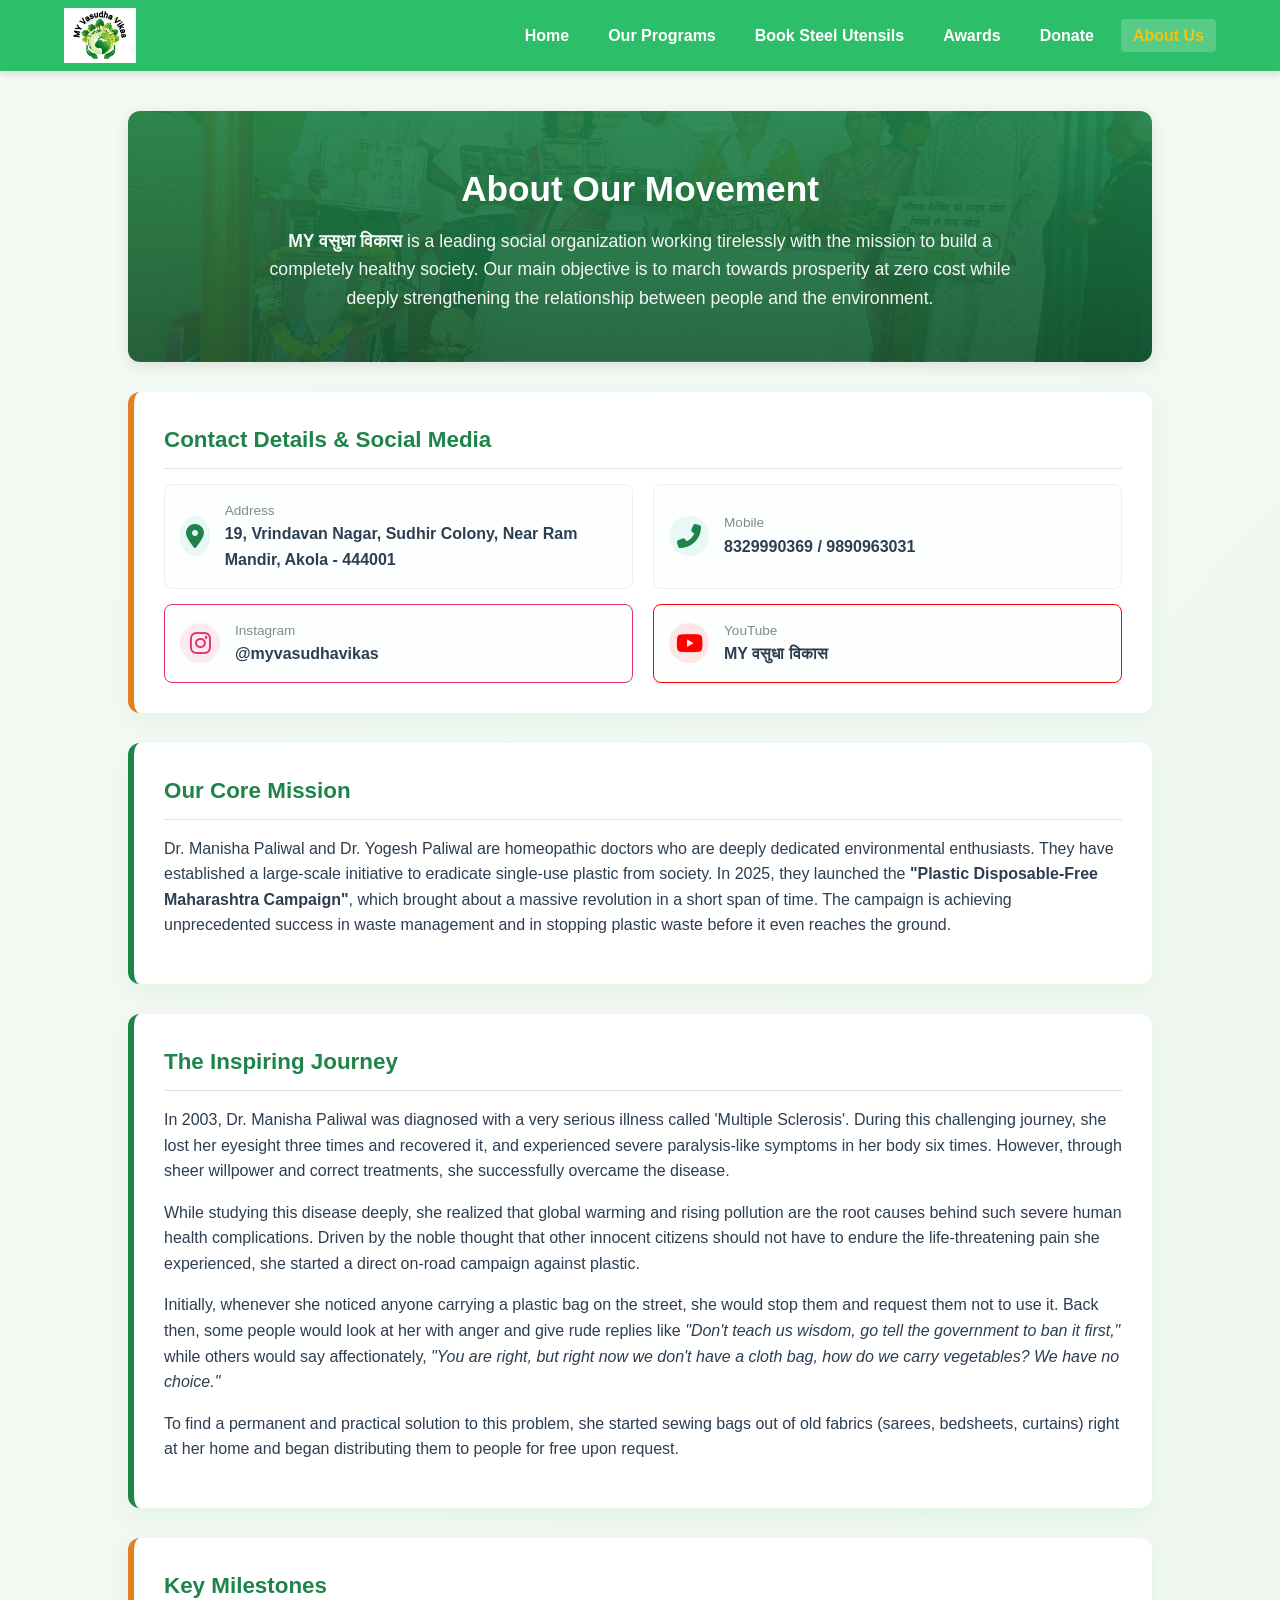
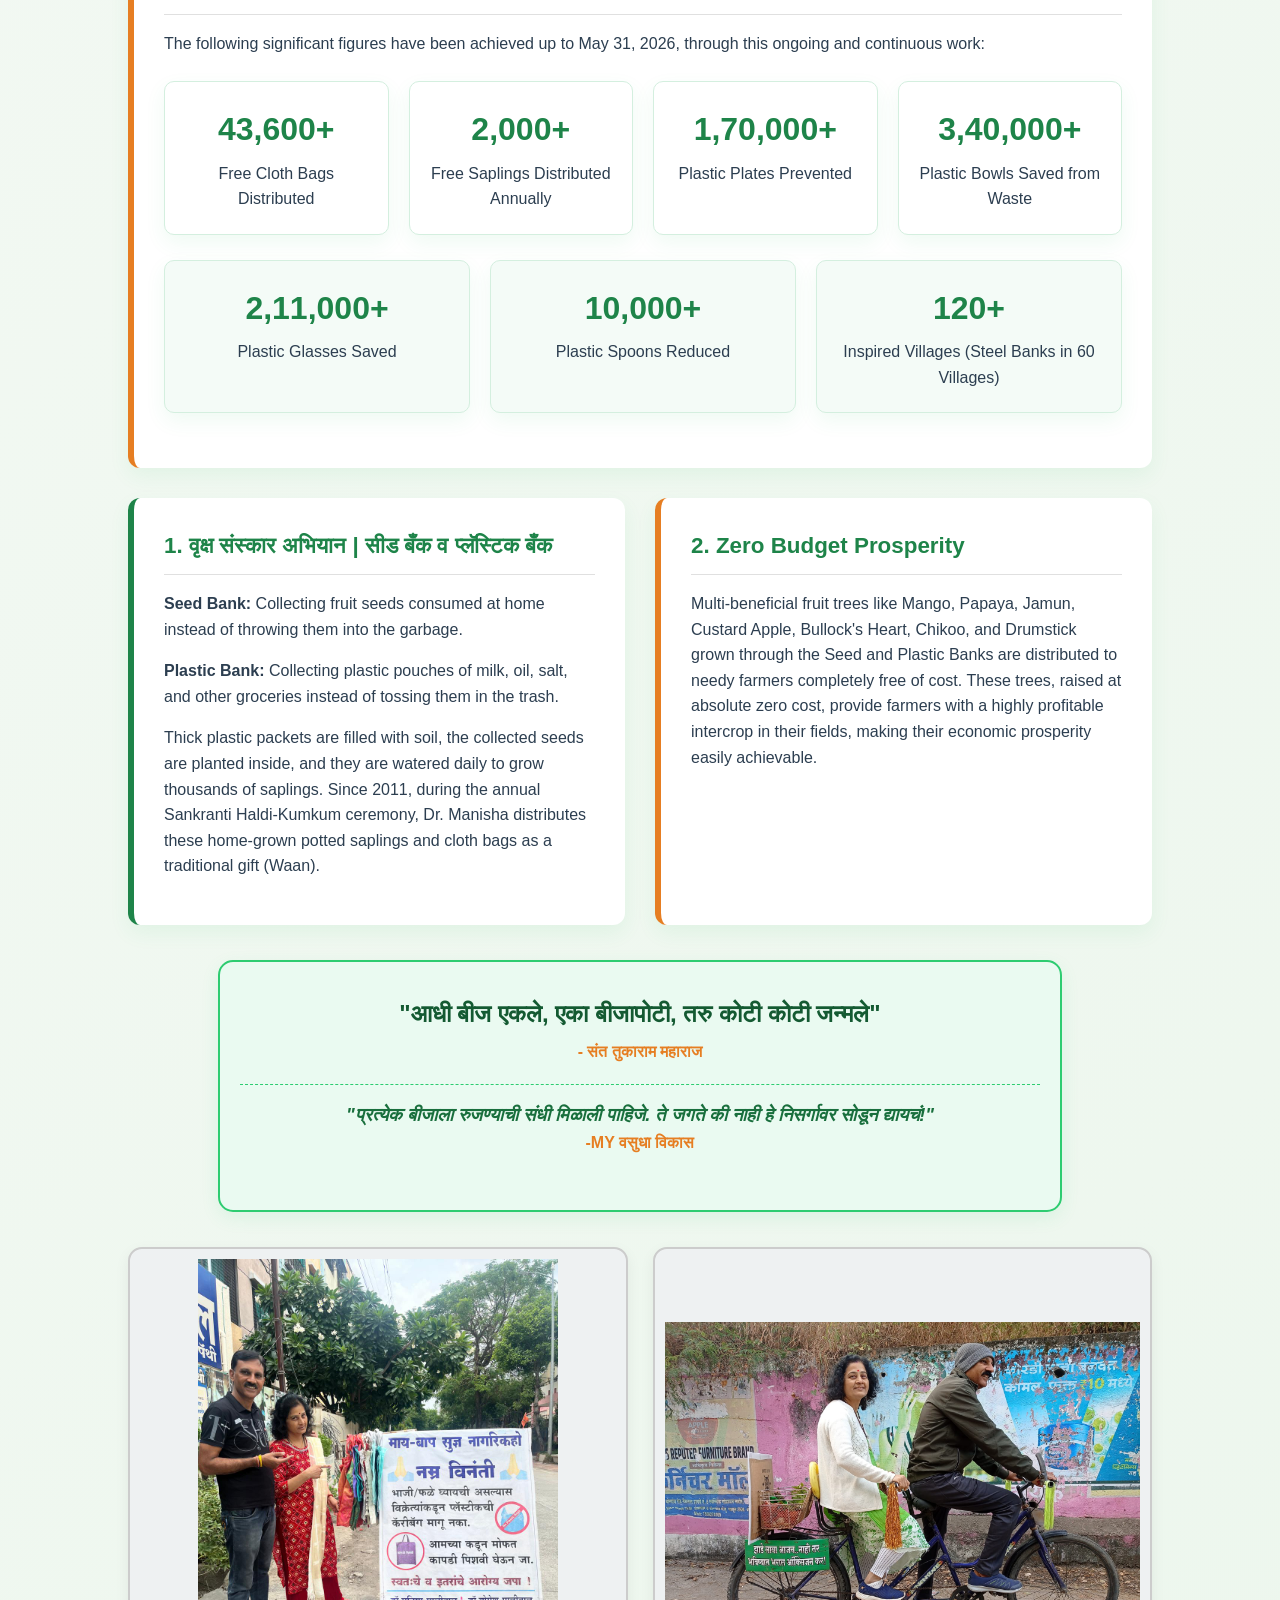
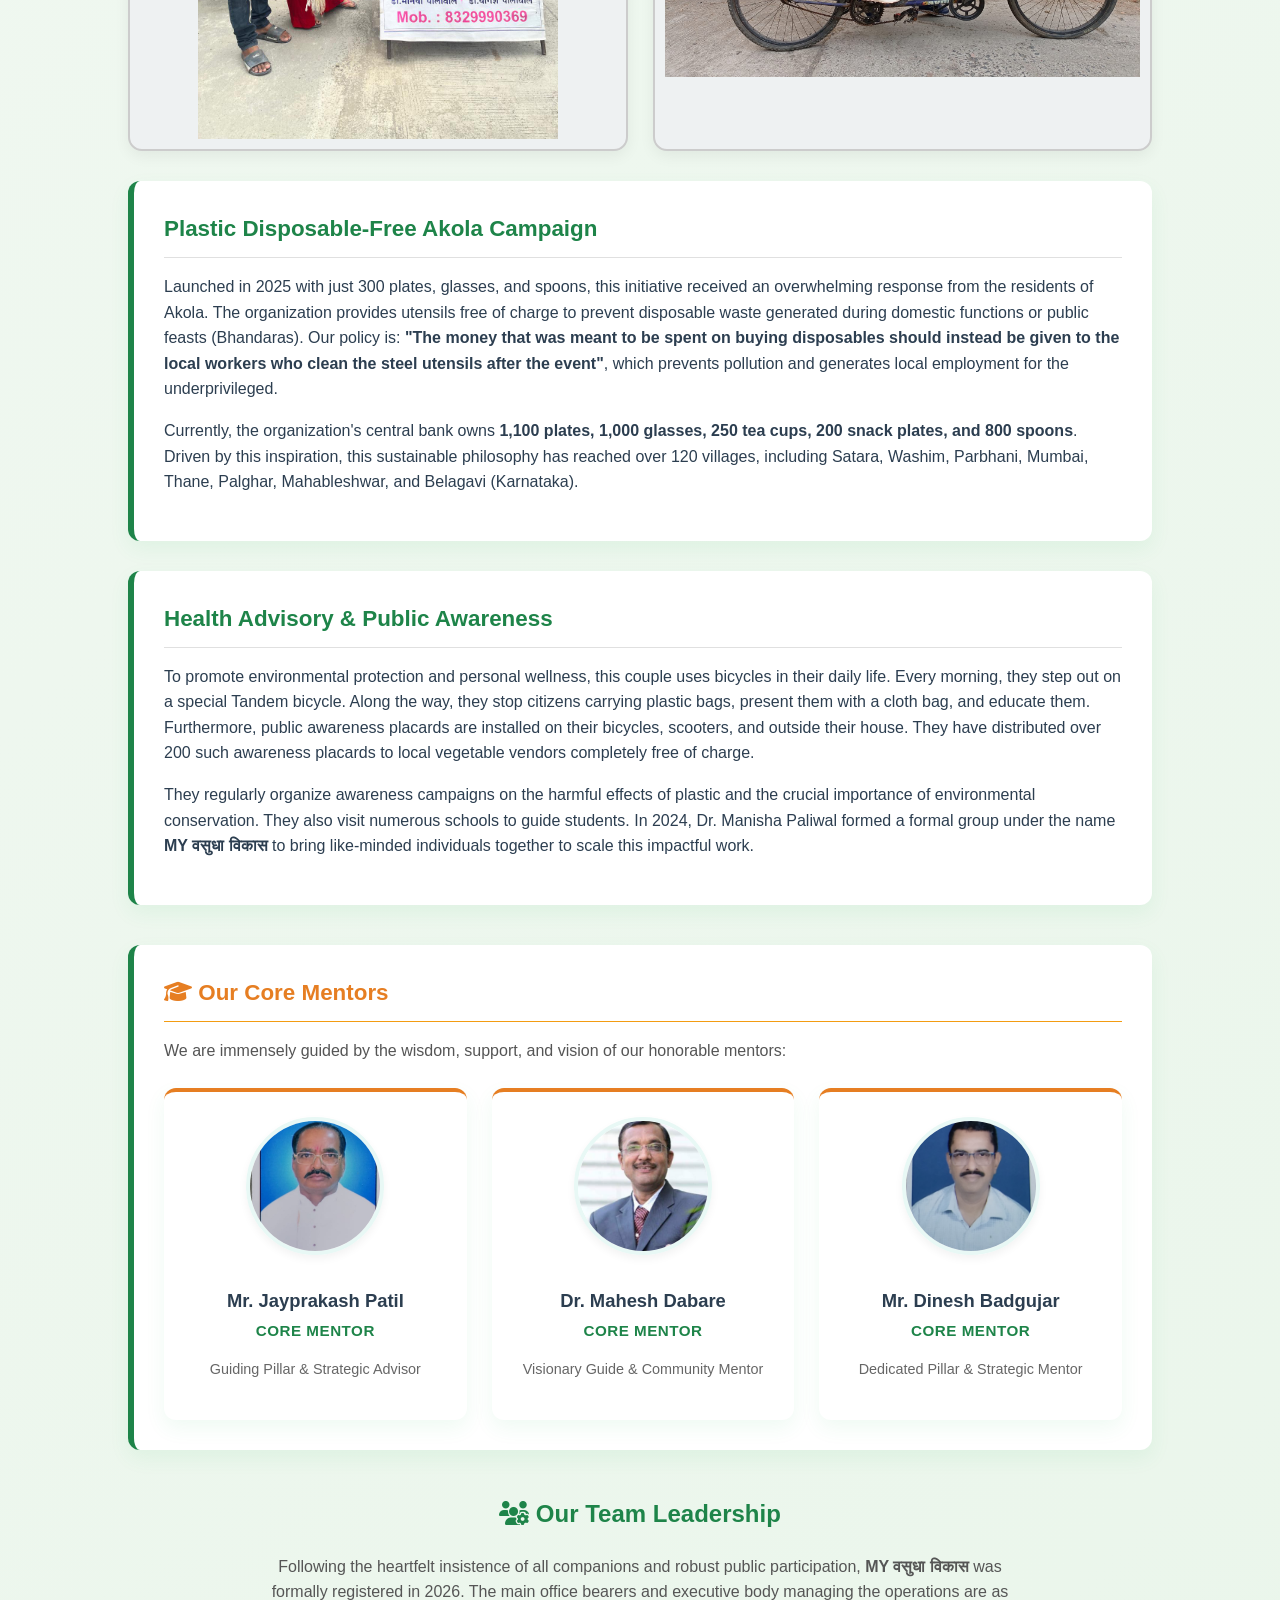
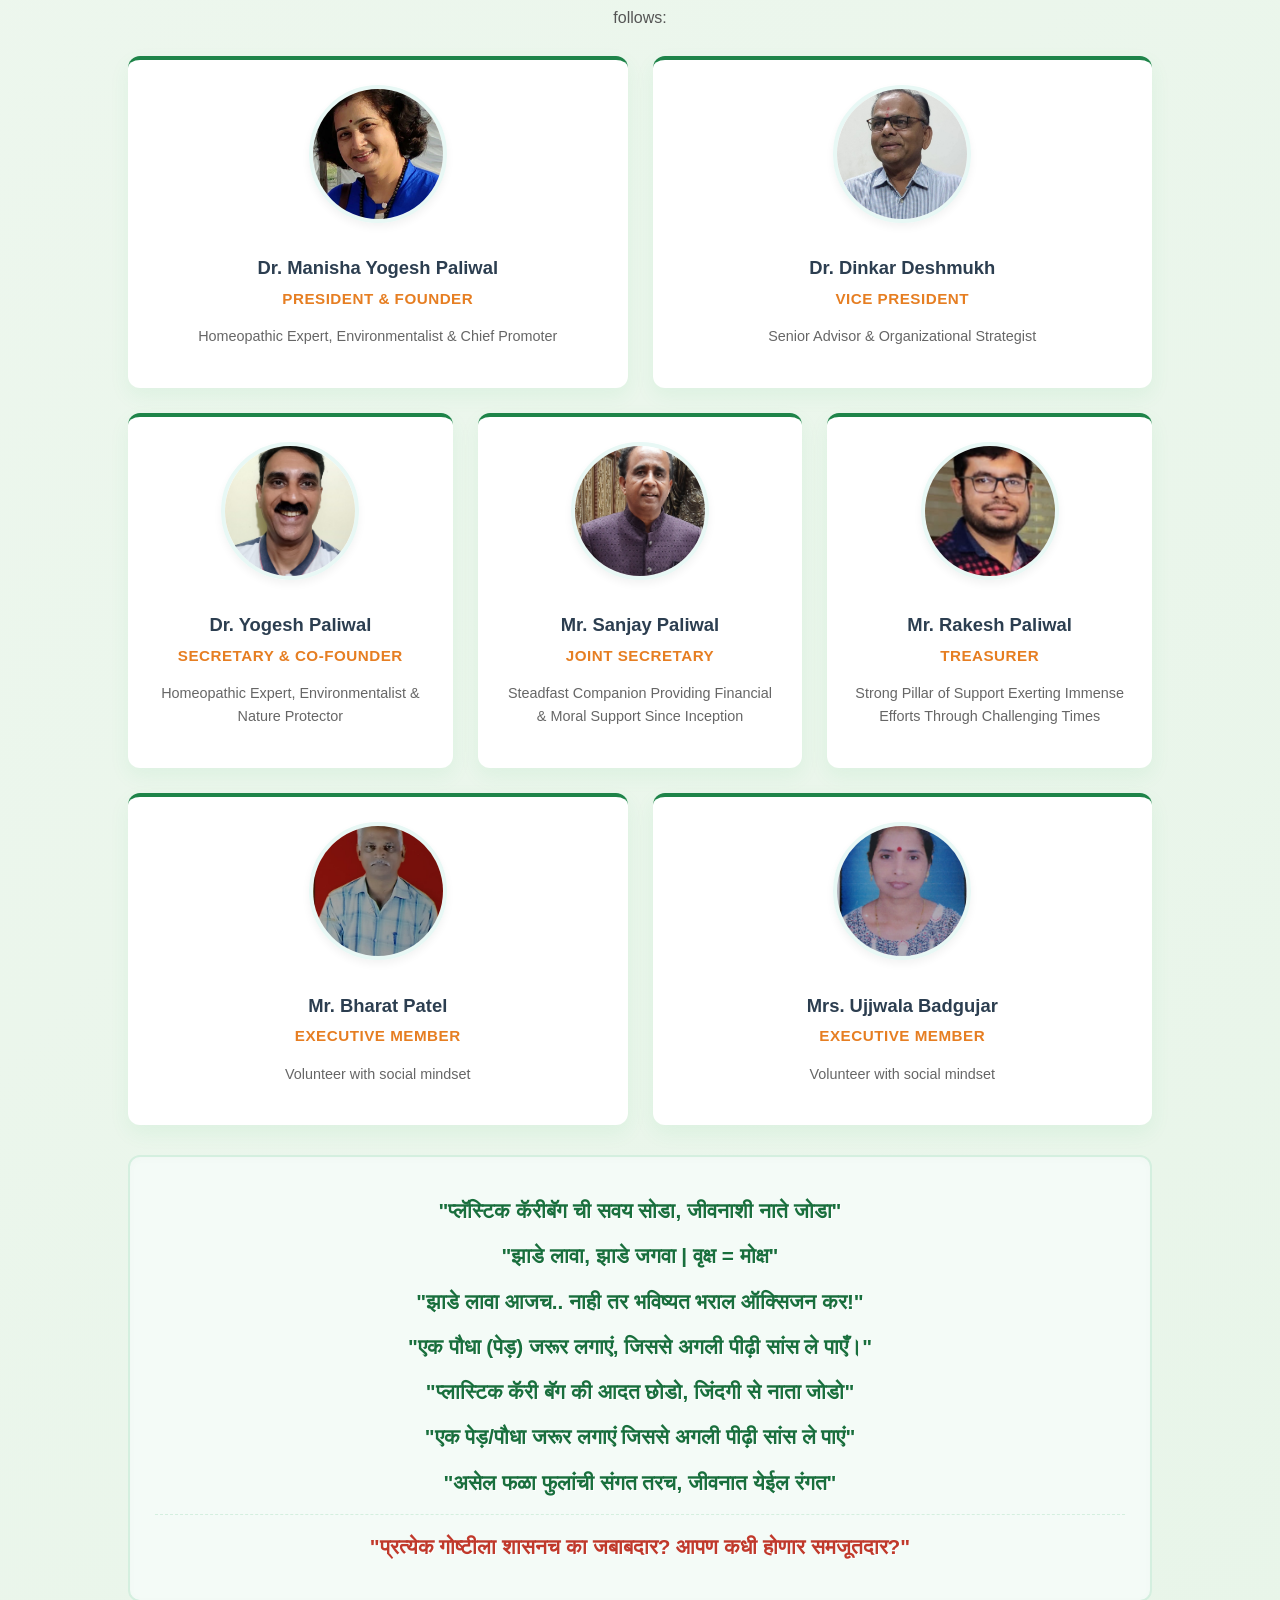
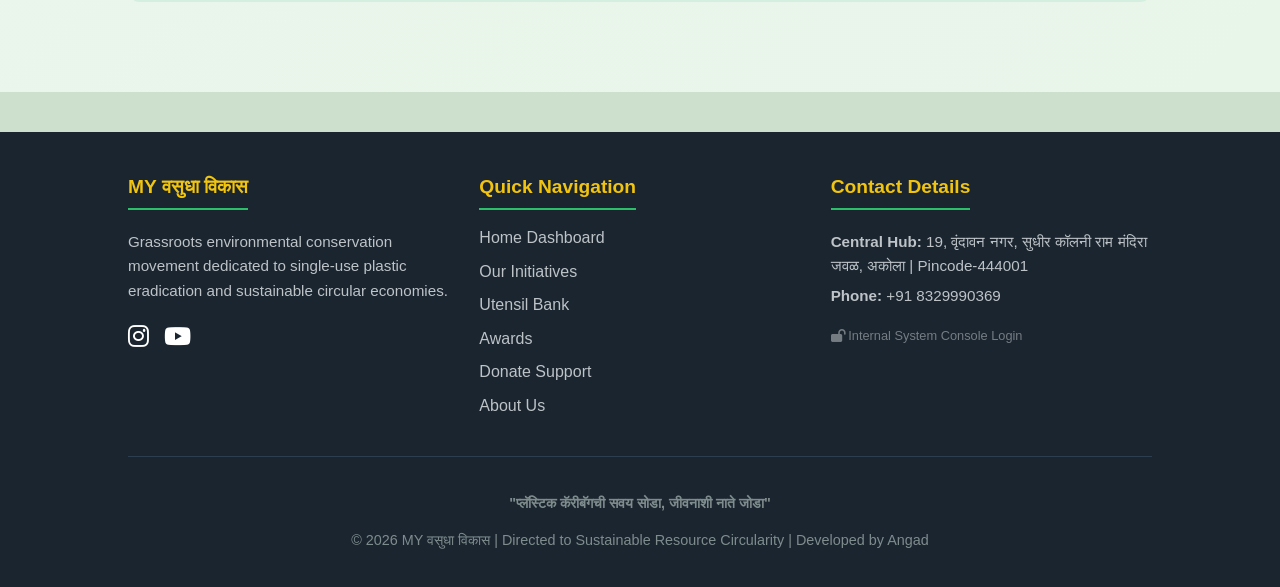
==== commit bc422645: "Update about.html" ====
--- a/about.html
+++ b/about.html
@@ -114,6 +114,15 @@
             gap: 25px;
             margin-top: 25px;
         }
+        
+        /* Specific tight layout rules for locking the 3 Mentors on 1 line */
+        .mentors-row-lock {
+            display: grid;
+            grid-template-columns: repeat(3, 1fr);
+            gap: 25px;
+            margin-top: 25px;
+        }
+
         .profile-card-dynamic {
             background: var(--white);
             border-radius: 12px;
@@ -146,24 +155,31 @@
             margin-bottom: 12px;
         }
 
-        /* Double Green Sided Boxes Grid (Volunteers) */
-        .double-sided-grid {
+        /* Double Image Dynamic Awareness Grid - FIXED FOR FULL UNMASKED HEAD VISIBILITY */
+        .awareness-media-grid {
             display: grid;
             grid-template-columns: repeat(2, 1fr);
-            gap: 15px;
-            margin-top: 20px;
-        }
-        .double-sided-item {
-            background: #ffffff;
-            padding: 14px 20px;
-            border-radius: 6px;
-            border-left: 5px solid #2cc771;
-            border-right: 5px solid #2cc771;
-            font-size: 1rem;
-            font-weight: 600;
-            color: var(--dark-text);
-            text-align: center;
-            box-shadow: 0 3px 10px rgba(0,0,0,0.03);
+            gap: 25px;
+            max-width: 100%;
+            margin: 30px 0;
+        }
+        .awareness-media-card {
+            background: #eef1f2; /* High-contrast backdrop support */
+            border: 2px solid #cccccc;
+            border-radius: 14px;
+            overflow: hidden;
+            box-shadow: 0 5px 15px rgba(0,0,0,0.06);
+            display: flex;
+            align-items: center;
+            justify-content: center;
+            box-sizing: border-box;
+            padding: 10px; /* Safe cushion area */
+        }
+        .awareness-media-card img {
+            max-width: 100%;
+            height: 480px;
+            object-fit: contain; /* ENTIRE PHOTO RENDERED WITHOUT TRUNCATING FACES */
+            display: block;
         }
 
         /* Saint Saying Centered Beautiful Banner Styling */
@@ -223,9 +239,10 @@
         }
 
         @media screen and (max-width: 768px) {
-            .double-sided-grid { grid-template-columns: 1fr; }
             .about-header-banner h2 { font-size: 1.7rem; }
             .contact-flow-container { flex-direction: column; }
+            .mentors-row-lock, .awareness-media-grid { grid-template-columns: 1fr; gap: 20px; }
+            .awareness-media-card img { height: 350px; }
         }
     </style>
 </head>
@@ -249,13 +266,11 @@
 
     <main class="page-section" style="background: var(--about-bg-gradient); padding-bottom: 60px;">
         
-        <!-- Header Banner Fluid Block -->
         <div class="about-header-banner">
             <h2>About Our Movement</h2>
             <p><strong>MY वसुधा विकास </strong> is a leading social organization working tirelessly with the mission to build a completely healthy society. Our main objective is to march towards prosperity at zero cost while deeply strengthening the relationship between people and the environment.</p>
         </div>
 
-        <!-- Contact details section with social media integration -->
         <div class="info-block-dynamic" style="border-left-color: var(--about-secondary);">
             <h3>Contact Details & Social Media</h3>
             <div class="contact-flow-container">
@@ -292,13 +307,11 @@
             </div>
         </div>
 
-        <!-- Core Mission Module -->
         <div class="info-block-dynamic">
             <h3>Our Core Mission</h3>
             <p>Dr. Manisha Paliwal and Dr. Yogesh Paliwal are homeopathic doctors who are deeply dedicated environmental enthusiasts. They have established a large-scale initiative to eradicate single-use plastic from society. In 2025, they launched the <strong>"Plastic Disposable-Free Maharashtra Campaign"</strong>, which brought about a massive revolution in a short span of time. The campaign is achieving unprecedented success in waste management and in stopping plastic waste before it even reaches the ground.</p>
         </div>
 
-        <!-- Backstory Chronology Module -->
         <div class="info-block-dynamic">
             <h3>The Inspiring Journey</h3>
             <p>In 2003, Dr. Manisha Paliwal was diagnosed with a very serious illness called 'Multiple Sclerosis'. During this challenging journey, she lost her eyesight three times and recovered it, and experienced severe paralysis-like symptoms in her body six times. However, through sheer willpower and correct treatments, she successfully overcame the disease.</p>
@@ -307,7 +320,6 @@
             <p style="margin-top: 15px;">To find a permanent and practical solution to this problem, she started sewing bags out of old fabrics (sarees, bedsheets, curtains) right at her home and began distributing them to people for free upon request.</p>
         </div>
 
-        <!-- Statistics Core Counter Displays -->
         <div class="info-block-dynamic" style="border-left-color: var(--about-secondary);">
             <h3>Key Milestones</h3>
             <p>The following significant figures have been achieved up to May 31, 2026, through this ongoing and continuous work:</p>
@@ -347,7 +359,6 @@
             </div>
         </div>
 
-        <!-- Interactive Strategy Mapping Columns -->
         <div class="grid">
             <div class="info-block-dynamic" style="margin-bottom:0;">
                 <h3>1. वृक्ष संस्कार अभियान | सीड बँक व प्लॅस्टिक बँक</h3>
@@ -361,7 +372,6 @@
             </div>
         </div>
 
-         <!-- SAINT TUKARAM MAHARAJ BANNER — CENTER ALIGNED & NEW COLOR SUITE -->
         <div class="saint-quote-container">
             <p class="saint-quote-main">"आधी बीज एकले, एका बीजापोटी, तरु कोटी कोटी जन्मले"</p>
             <span class="saint-quote-author">- संत तुकाराम महाराज</span>
@@ -369,26 +379,33 @@
             <span class="saint-quote-author">-MY वसुधा विकास </span>
         </div>
 
-        <!-- Disposable Free Campaigns -->
+        <!-- TWO IMAGE FIELD ACTION GRID WITH UNTRUNCATED BOUNDARIES -->
+        <div class="awareness-media-grid">
+            <div class="awareness-media-card">
+                <img src="WhatsApp Image 2026-05-31 at 08.25.32.jpeg" alt="Eradicating Single-Use Plastics Public Campaign Standee Awareness Setup">
+            </div>
+            <div class="awareness-media-card">
+                <img src="WhatsApp Image 2026-05-30 at 21.08..jpeg" alt="Dr. Manisha and Dr. Yogesh Paliwal Riding Special Tandem Bicycle For Awareness">
+            </div>
+        </div>
+
         <div class="info-block-dynamic">
             <h3>Plastic Disposable-Free Akola Campaign</h3>
             <p>Launched in 2025 with just 300 plates, glasses, and spoons, this initiative received an overwhelming response from the residents of Akola. The organization provides utensils free of charge to prevent disposable waste generated during domestic functions or public feasts (Bhandaras). Our policy is: <strong>"The money that was meant to be spent on buying disposables should instead be given to the local workers who clean the steel utensils after the event"</strong>, which prevents pollution and generates local employment for the underprivileged.</p>
             <p style="margin-top: 12px;">Currently, the organization's central bank owns <strong>1,100 plates, 1,000 glasses, 250 tea cups, 200 snack plates, and 800 spoons</strong>. Driven by this inspiration, this sustainable philosophy has reached over 120 villages, including Satara, Washim, Parbhani, Mumbai, Thane, Palghar, Mahableshwar, and Belagavi (Karnataka).</p>
         </div>
 
-        <!-- Advocacy Tandem Mechanism Block -->
         <div class="info-block-dynamic">
             <h3>Health Advisory & Public Awareness</h3>
             <p>To promote environmental protection and personal wellness, this couple uses bicycles in their daily life. Every morning, they step out on a special Tandem bicycle. Along the way, they stop citizens carrying plastic bags, present them with a cloth bag, and educate them. Furthermore, public awareness placards are installed on their bicycles, scooters, and outside their house. They have distributed over 200 such awareness placards to local vegetable vendors completely free of charge.</p>
             <p style="margin-top:12px;">They regularly organize awareness campaigns on the harmful effects of plastic and the crucial importance of environmental conservation. They also visit numerous schools to guide students. In 2024, Dr. Manisha Paliwal formed a formal group under the name <strong>MY वसुधा विकास</strong> to bring like-minded individuals together to scale this impactful work.</p>
         </div>
 
-        <!-- MENTORS SECTION — PLACED ABOVE LEADERSHIP WITH IMAGES -->
         <div class="info-block-dynamic" style="margin-top: 40px;">
             <h3 style="color: var(--about-secondary); border-bottom-color: #f39c12;"><i class="fas fa-graduation-cap"></i> Our Core Mentors</h3>
             <p style="font-size:1rem; color:#555;">We are immensely guided by the wisdom, support, and vision of our honorable mentors:</p>
             
-            <div class="profile-grid-dynamic">
+            <div class="mentors-row-lock">
                 <div class="profile-card-dynamic" style="border-top-color: var(--about-secondary);">
                     <img src="jpatil.jpeg" alt="Mr. Jayprakash Patil">
                     <h4>Mr. Jayprakash Patil</h4>
@@ -401,10 +418,15 @@
                     <div class="designation" style="color: var(--about-primary);">Core Mentor</div>
                     <p style="font-size: 0.9rem; color:#666;">Visionary Guide & Community Mentor</p>
                 </div>
-            </div>
-        </div>
-
-        <!-- REORGANIZED EXECUTIVE DIRECTORY - COHESIVE HIERARCHY ALIGNMENT -->
+                <div class="profile-card-dynamic" style="border-top-color: var(--about-secondary);">
+                    <img src="Dinesh Badgujar.jpeg" alt="Mr. Dinesh Badgujar">
+                    <h4>Mr. Dinesh Badgujar</h4>
+                    <div class="designation" style="color: var(--about-primary);">Core Mentor</div>
+                    <p style="font-size: 0.9rem; color:#666;">Dedicated Pillar & Strategic Mentor</p>
+                </div>
+            </div>
+        </div>
+
         <h2 class="text-center" style="margin-top: 45px; color: var(--about-primary); font-weight: 700;"><i class="fas fa-users-cog"></i> Our Team Leadership</h2>
         <p class="text-center" style="max-width: 750px; margin: 0 auto 25px auto; font-size:1rem; color:#555;">Following the heartfelt insistence of all companions and robust public participation, <strong>MY वसुधा विकास</strong> was formally registered in 2026. The main office bearers and executive body managing the operations are as follows:</p>
 
@@ -463,39 +485,6 @@
             </div>
         </div>
 
-        <!-- VOLUNTEERS — EMBEDDED WITH DOUBLE-SIDED GREEN ACCENT BORDERS -->
-        <div class="info-block-dynamic" style="margin-top: 40px;">
-            <h3><i class="fas fa-hands-helping"></i> Active Volunteer Network</h3>
-            <p style="margin-bottom: 20px; color:#555;">Our highly respected, active members who contribute their invaluable services to every social and environmental project:</p>
-            
-            <div class="double-sided-grid">
-                <div class="double-sided-item">Mrs. Pornima Deshmukh</div>
-                <div class="double-sided-item">Mrs. Maya Dabare</div>
-                <div class="double-sided-item">Mr. Dinesh Badgujar</div>
-                <div class="double-sided-item">Mr. Bhagwan Rane</div>
-                <div class="double-sided-item">Mrs. Anita Rane</div>
-                <div class="double-sided-item">Mrs. Bhavana Joshi</div>
-                <div class="double-sided-item">Mrs. Sushma Gokhale</div>
-                <div class="double-sided-item">Mr. Vijay Gokhale</div>
-                <div class="double-sided-item">Mrs. Swati Kalaskar</div>
-                <div class="double-sided-item">Mrs. Kalpana Dalvi</div>
-                <div class="double-sided-item">Dr. Chhaya Deshmukh</div>
-                <div class="double-sided-item">Mrs. Vidya Thackeray</div>
-                <div class="double-sided-item">Mr. Sandeep Joshi</div>
-                <div class="double-sided-item">Mrs. Sarita Patel</div>
-                <div class="double-sided-item">Mrs. Anita Kawade</div>
-                <div class="double-sided-item">Miss. Tejaswita Badgujar</div>
-                <div class="double-sided-item">Mr. Ashish Paliwal</div>
-                <div class="double-sided-item">Mr. Angad Joshi</div>
-                <div class="double-sided-item">Mrs. Manjusha Gaikwad</div>
-                <div class="double-sided-item">Mrs. Abhilasha Kharkar</div>
-                <div class="double-sided-item">Mr. Dilip Deshmukh</div>
-                <div class="double-sided-item">Mr. Meera Gotarkar</div>
-        </div>
-        <p style="font-size: 0.95rem; font-style: italic; margin-top: 20px; color: #666; text-align:center;">...and many more dedicated individuals and city coordinators standing firmly with Akola City.</p>
-        </div>
-
-        <!-- UNIFIED SLOGANS DESIGN ENGINE USING COHESIVE SYSTEM COLORS -->
         <div class="slogan-unified-box">
             <p class="slogan-unified-text">"प्लॅस्टिक कॅरीबॅग ची सवय सोडा, जीवनाशी नाते जोडा"</p>
             <p class="slogan-unified-text">"झाडे लावा, झाडे जगवा | वृक्ष = मोक्ष"</p>
@@ -538,6 +527,7 @@
             <h4>Contact Details</h4>
             <p><strong>Central Hub:</strong> 19, वृंदावन नगर, सुधीर कॉलनी राम मंदिरा जवळ, अकोला | Pincode-444001</p>
             <p><strong>Phone:</strong> +91 8329990369</p>
+            <p style="margin-top: 15px;"><a href="admin.html" style="color: rgba(255,255,255,0.4); text-decoration: none; font-size: 0.8rem;"><i class="fa-solid fa-lock-open"></i> Internal System Console Login</a></p>
         </div>
     </div>
     <div class="footer-bottom">
